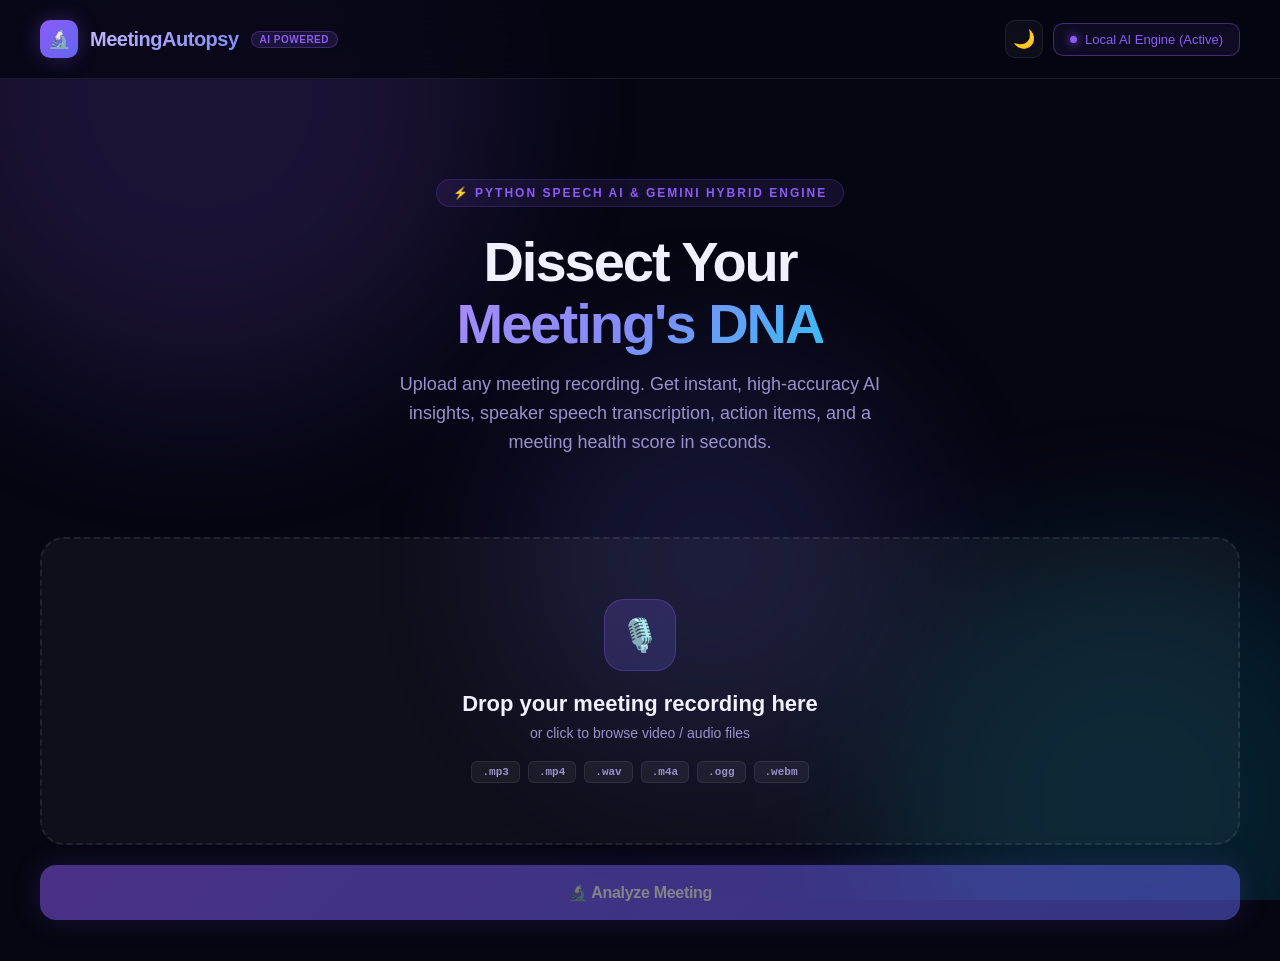
==== index.html @ fc3d7a3d "Refactor meeting analyzer: modular architecture, local Python speech AI backend, and UI enhancements" ====
<!DOCTYPE html>
<html lang="en" data-theme="dark">
<head>
  <meta charset="UTF-8" />
  <meta name="viewport" content="width=device-width, initial-scale=1.0" />
  <title>MeetingAutopsy — AI-Powered Meeting Intelligence</title>
  <link rel="stylesheet" href="style.css" />
</head>
<body>

<div class="bg-orbs">
  <div class="orb orb-1"></div>
  <div class="orb orb-2"></div>
  <div class="orb orb-3"></div>
</div>

<div class="app">
  <header>
    <div class="logo">
      <div class="logo-icon">🔬</div>
      <div class="logo-text">MeetingAutopsy</div>
      <div class="logo-badge">AI POWERED</div>
    </div>
    <div class="header-right">
      <button class="theme-toggle" id="themeToggle" onclick="toggleTheme()" title="Toggle theme">🌙</button>
      <button class="api-key-btn" id="apiKeyBtn" onclick="openModal()">
        <div class="api-key-dot"></div>
        <span id="apiKeyBtnText">Local AI Engine</span>
      </button>
    </div>
  </header>

  <main>
    <div class="hero">
      <div class="hero-eyebrow" id="engineBadge">⚡ Python Speech AI & Gemini Hybrid Engine</div>
      <h1>Dissect Your<br /><span>Meeting's DNA</span></h1>
      <p>Upload any meeting recording. Get instant, high-accuracy AI insights, speaker speech transcription, action items, and a meeting health score in seconds.</p>
    </div>

    <div class="upload-section">
      <div class="upload-zone" id="uploadZone"
           ondragover="handleDragOver(event)" ondragleave="handleDragLeave(event)"
           ondrop="handleDrop(event)" onclick="document.getElementById('fileInput').click()">
        <div class="upload-icon" id="uploadIcon">🎙️</div>
        <div class="upload-title" id="uploadTitle">Drop your meeting recording here</div>
        <div class="upload-subtitle" id="uploadSubtitle">or click to browse video / audio files</div>
        <div class="upload-formats">
          <span class="format-badge">.mp3</span>
          <span class="format-badge">.mp4</span>
          <span class="format-badge">.wav</span>
          <span class="format-badge">.m4a</span>
          <span class="format-badge">.ogg</span>
          <span class="format-badge">.webm</span>
        </div>
      </div>
      <input type="file" id="fileInput" accept="audio/*,video/*" onchange="handleFileSelect(event)" />

      <div class="file-preview" id="filePreview">
        <div class="file-icon" id="previewIcon">🎵</div>
        <div class="file-info">
          <div class="file-name" id="fileName">meeting.mp3</div>
          <div class="file-size" id="fileSize">0 MB</div>
        </div>
        <div class="file-remove" onclick="removeFile()">✕</div>
      </div>

      <div class="progress-section" id="progressSection">
        <div class="progress-label">
          <span id="progressText">Analyzing meeting...</span>
          <span id="progressPct">0%</span>
        </div>
        <div class="progress-bar-track"><div class="progress-bar-fill" id="progressBar"></div></div>
        <div class="progress-steps">
          <div class="progress-step" id="step1"><div class="step-dot"></div> Uploading file</div>
          <div class="progress-step" id="step2"><div class="step-dot"></div> Transcribing audio</div>
          <div class="progress-step" id="step3"><div class="step-dot"></div> Analyzing speakers</div>
          <div class="progress-step" id="step4"><div class="step-dot"></div> Extracting insights</div>
          <div class="progress-step" id="step5"><div class="step-dot"></div> Generating report</div>
        </div>
      </div>

      <button class="analyze-btn" id="analyzeBtn" onclick="startAnalysis()" disabled>
        <div class="btn-spinner"></div>
        <span class="btn-text">🔬 Analyze Meeting</span>
      </button>
    </div>

    <!-- Results Section -->
    <div class="results" id="results">
      <div class="results-header">
        <div class="results-title">📊 Meeting Report</div>
        <div class="results-actions">
          <button class="btn-secondary" onclick="exportPDF()">📄 Export PDF</button>
          <button class="btn-secondary" onclick="downloadReport()">📥 Download TXT</button>
          <button class="btn-secondary" onclick="openChatPanel()">💬 Chat with AI</button>
          <button class="btn-secondary" onclick="resetApp()">🔄 New Analysis</button>
        </div>
      </div>

      <div class="stats-grid">
        <div class="stat-card">
          <div class="stat-label">Meeting Duration</div>
          <div class="stat-value purple" id="statDuration">--</div>
          <div class="stat-sub">Total time</div>
        </div>
        <div class="stat-card green">
          <div class="stat-label">Productive Time</div>
          <div class="stat-value green" id="statProductive">--</div>
          <div class="stat-sub">On-topic discussion</div>
        </div>
        <div class="stat-card cyan">
          <div class="stat-label">Participants</div>
          <div class="stat-value cyan" id="statParticipants">--</div>
          <div class="stat-sub">Unique speakers</div>
        </div>
        <div class="stat-card amber">
          <div class="stat-label">Action Items</div>
          <div class="stat-value amber" id="statActions">--</div>
          <div class="stat-sub">Tasks identified</div>
        </div>
      </div>

      <div class="main-grid">
        <div style="display:flex;flex-direction:column;gap:24px;">
          <div class="card">
            <div class="card-header">
              <div class="card-title">
                <div class="card-title-icon" style="background:rgba(139,92,246,0.15);">🏆</div>
                Meeting Health Score
              </div>
            </div>
            <div class="score-display">
              <div class="score-circle-wrap">
                <svg class="score-svg" viewBox="0 0 140 140">
                  <defs>
                    <linearGradient id="scoreGradient" x1="0%" y1="0%" x2="100%" y2="100%">
                      <stop offset="0%" style="stop-color:#8b5cf6" />
                      <stop offset="100%" style="stop-color:#06b6d4" />
                    </linearGradient>
                  </defs>
                  <circle class="score-track" cx="70" cy="70" r="60" />
                  <circle class="score-fill" id="scoreCircle" cx="70" cy="70" r="60" />
                </svg>
                <div class="score-number"><span id="scoreNum">--</span><small>/100</small></div>
              </div>
              <div class="score-details">
                <div class="score-label" id="scoreLabel">Ready to analyze</div>
                <div class="score-desc" id="scoreDesc">Upload a meeting recording to get your meeting health score.</div>
                <div class="score-tags" id="scoreTags"></div>
              </div>
            </div>
          </div>

          <div class="card">
            <div class="card-header">
              <div class="card-title">
                <div class="card-title-icon" style="background:rgba(6,182,212,0.15);">📅</div>
                Meeting Timeline
              </div>
            </div>
            <div class="timeline" id="timeline"><div class="empty-state"><div class="empty-state-text">Timeline will appear after analysis</div></div></div>
          </div>

          <div class="card">
            <div class="card-header">
              <div class="card-title">
                <div class="card-title-icon" style="background:rgba(16,185,129,0.15);">📝</div>
                Full Transcribed Speech
              </div>
              <button class="copy-btn" id="transcriptCopyBtn" onclick="copyTranscript()" style="display:none;" title="Copy entire transcript">
                📋 Copy
              </button>
            </div>
            <div class="transcript-box" id="transcriptBox"><div class="empty-state"><div class="empty-state-text">Transcript will appear after analysis</div></div></div>
          </div>
        </div>

        <div style="display:flex;flex-direction:column;gap:24px;">
          <div class="card">
            <div class="card-header">
              <div class="card-title">
                <div class="card-title-icon" style="background:rgba(6,182,212,0.15);">🎤</div>
                Speaker Breakdown
              </div>
            </div>
            <div class="speaker-list" id="speakerList"><div class="empty-state"><div class="empty-state-text">Speaker data will appear after analysis</div></div></div>
          </div>

          <div class="card">
            <div class="card-header">
              <div class="card-title">
                <div class="card-title-icon" style="background:rgba(245,158,11,0.15);">⚡</div>
                Key Decisions & Takeaways
              </div>
            </div>
            <div class="decisions-list" id="decisionsList"><div class="empty-state"><div class="empty-state-text">Decisions will appear after analysis</div></div></div>
          </div>

          <div class="card">
            <div class="card-header">
              <div class="card-title">
                <div class="card-title-icon" style="background:rgba(16,185,129,0.15);">💭</div>
                Meeting Sentiment
              </div>
            </div>
            <div class="sentiment-grid" id="sentimentGrid">
              <div class="sentiment-item"><div class="sentiment-emoji">😊</div><div class="sentiment-label">Positive</div><div class="sentiment-percent" style="color:var(--accent3)">--</div></div>
              <div class="sentiment-item"><div class="sentiment-emoji">😐</div><div class="sentiment-label">Neutral</div><div class="sentiment-percent" style="color:var(--text-secondary)">--</div></div>
              <div class="sentiment-item"><div class="sentiment-emoji">😤</div><div class="sentiment-label">Tense</div><div class="sentiment-percent" style="color:var(--danger)">--</div></div>
            </div>
          </div>
        </div>
      </div>

      <div class="card" style="margin-bottom:24px;">
        <div class="card-header">
          <div class="card-title">
            <div class="card-title-icon" style="background:rgba(239,68,68,0.15);">✅</div>
            Action Items
          </div>
          <div id="actionCount" style="font-size:13px;color:var(--text-muted);">0 tasks</div>
        </div>
        <div class="action-items" id="actionItems"><div class="empty-state"><div class="empty-state-text">Action items will appear after analysis</div></div></div>
      </div>

      <!-- AI Chat Panel -->
      <div class="chat-panel" id="chatPanel">
        <div class="chat-header">
          <div class="chat-header-left">
            <div class="chat-ai-avatar">🤖</div>
            <div class="chat-ai-info">
              <div class="chat-ai-name">MeetingAutopsy AI</div>
              <div class="chat-ai-sub">Ask anything about your meeting in Hindi or English</div>
            </div>
          </div>
          <div class="chat-close-btn" onclick="closeChatPanel()">✕</div>
        </div>
        <div class="chat-messages" id="chatMessages"></div>
        <div class="chat-suggestions" id="chatSuggestions">
          <span class="chat-suggestion" onclick="sendSuggestion(this)">📋 Summarize key points</span>
          <span class="chat-suggestion" onclick="sendSuggestion(this)">🎯 What were the main decisions?</span>
          <span class="chat-suggestion" onclick="sendSuggestion(this)">⚡ Who should follow up on action items?</span>
          <span class="chat-suggestion" onclick="sendSuggestion(this)">😊 What was the overall mood?</span>
          <span class="chat-suggestion" onclick="sendSuggestion(this)">💡 Speaker ne AI ke baare me kya bola?</span>
        </div>
        <div class="chat-input-area">
          <div class="chat-input-wrap">
            <textarea class="chat-input" id="chatInput" placeholder="Ask about your meeting..." rows="1"
              onkeydown="chatKeyDown(event)" oninput="autoResize(this)"></textarea>
            <button class="chat-send-btn" id="chatSendBtn" onclick="sendChatMessage()" title="Send">➤</button>
          </div>
        </div>
      </div>
    </div>
  </main>
</div>

<!-- API Key Modal -->
<div class="modal-overlay" id="modalOverlay" onclick="closeModalOutside(event)">
  <div class="modal">
    <div class="modal-icon">⚡</div>
    <div class="modal-title">AI Engine Settings</div>
    <div class="modal-desc">MeetingAutopsy includes a <strong>Dedicated Python Speech AI Engine</strong> that transcribes actual audio with &gt;85% accuracy locally. You can also optionally connect Google Gemini API for cloud processing.</div>
    <input type="password" class="modal-input" id="apiKeyInput" placeholder="Enter Gemini API key (optional)..." />
    <br/>
    <a href="https://aistudio.google.com/app/apikey" target="_blank" class="modal-link">🔗 Get your free API key from Google AI Studio</a>
    <br/><br/>
    <div style="display:flex;gap:12px;justify-content:center;flex-wrap:wrap;">
      <button class="modal-btn" onclick="saveApiKey()">Save & Connect Cloud</button>
      <button class="modal-btn" style="background:rgba(255,255,255,0.08);border:1px solid var(--border);" onclick="useLocalAiOnly()">Use Built-in Local AI</button>
    </div>
  </div>
</div>

<!-- Toast -->
<div class="toast" id="toast">
  <span class="toast-icon" id="toastIcon">✅</span>
  <span id="toastText">Success!</span>
</div>

<!-- Floating Chat Button -->
<button class="fab-chat" id="fabChat" onclick="openChatPanel()" title="Chat with AI">
  💬
  <span class="fab-badge" id="fabBadge" style="display:none"></span>
</button>

<script src="app.js"></script>
</body>
</html>
---- style.css ----
:root {
      --bg-primary: #060612;
      --bg-secondary: #0d0d1f;
      --bg-card: rgba(255, 255, 255, 0.04);
      --bg-card-hover: rgba(255, 255, 255, 0.07);
      --border: rgba(255, 255, 255, 0.08);
      --border-active: rgba(139, 92, 246, 0.5);
      --text-primary: #f1f0ff;
      --text-secondary: #9991cc;
      --text-muted: #4a4472;
      --accent: #8b5cf6;
      --accent-glow: rgba(139, 92, 246, 0.3);
      --accent2: #06b6d4;
      --accent3: #10b981;
      --accent4: #f59e0b;
      --danger: #ef4444;
      --gradient-1: linear-gradient(135deg, #8b5cf6, #6366f1);
      --gradient-2: linear-gradient(135deg, #06b6d4, #0ea5e9);
      --gradient-3: linear-gradient(135deg, #10b981, #059669);
      --shadow-glow: 0 0 40px rgba(139, 92, 246, 0.15);
    }

    [data-theme="light"] {
      --bg-primary: #f0f0ff;
      --bg-secondary: #e8e8f8;
      --bg-card: rgba(255, 255, 255, 0.7);
      --bg-card-hover: rgba(255, 255, 255, 0.9);
      --border: rgba(139, 92, 246, 0.15);
      --border-active: rgba(139, 92, 246, 0.5);
      --text-primary: #1a1040;
      --text-secondary: #5a4a8a;
      --text-muted: #9988cc;
      --accent: #7c3aed;
      --accent-glow: rgba(124, 58, 237, 0.2);
      --accent2: #0891b2;
      --accent3: #059669;
      --accent4: #d97706;
      --danger: #dc2626;
      --shadow-glow: 0 0 40px rgba(139, 92, 246, 0.1);
    }
    [data-theme="light"] .bg-orbs .orb { opacity: 0.06; }
    [data-theme="light"] header { background: rgba(240, 240, 255, 0.85); }
    [data-theme="light"] .transcript-box { background: rgba(0,0,0,0.04); }
    [data-theme="light"] .modal { background: #f5f3ff; }
    [data-theme="light"] .modal-input { background: rgba(0,0,0,0.04); }
    [data-theme="light"] .toast { background: #f5f3ff; }
    [data-theme="light"] .chat-messages { background: rgba(0,0,0,0.03); }
    [data-theme="light"] .chat-msg.ai .chat-bubble { background: rgba(139,92,246,0.1); color: var(--text-primary); }
    [data-theme="light"] .chat-msg.user .chat-bubble { background: var(--accent); color: white; }
    [data-theme="light"] .chat-input-wrap { background: rgba(0,0,0,0.04); border-color: rgba(139,92,246,0.2); }
    [data-theme="light"] .chat-input { background: transparent; color: var(--text-primary); }

    * { margin: 0; padding: 0; box-sizing: border-box; }

    body {
      font-family: 'Inter', sans-serif;
      background: var(--bg-primary);
      color: var(--text-primary);
      min-height: 100vh;
      overflow-x: hidden;
    }

    .bg-orbs { position: fixed; inset: 0; pointer-events: none; z-index: 0; overflow: hidden; }
    .orb { position: absolute; border-radius: 50%; filter: blur(80px); opacity: 0.15; animation: floatOrb 20s infinite ease-in-out; }
    .orb-1 { width: 600px; height: 600px; background: #8b5cf6; top: -200px; left: -100px; animation-delay: 0s; }
    .orb-2 { width: 500px; height: 500px; background: #06b6d4; bottom: -150px; right: -100px; animation-delay: -7s; }
    .orb-3 { width: 400px; height: 400px; background: #6366f1; top: 40%; left: 40%; animation-delay: -14s; }

    @keyframes floatOrb {
      0%, 100% { transform: translate(0, 0) scale(1); }
      33% { transform: translate(30px, -30px) scale(1.05); }
      66% { transform: translate(-20px, 20px) scale(0.95); }
    }

    .app { position: relative; z-index: 1; }

    header {
      display: flex; align-items: center; justify-content: space-between;
      padding: 20px 40px; border-bottom: 1px solid var(--border);
      backdrop-filter: blur(20px); background: rgba(6, 6, 18, 0.8);
      position: sticky; top: 0; z-index: 100;
    }

    .logo { display: flex; align-items: center; gap: 12px; }
    .logo-icon {
      width: 38px; height: 38px; background: var(--gradient-1); border-radius: 10px;
      display: flex; align-items: center; justify-content: center; font-size: 18px;
      box-shadow: 0 0 20px var(--accent-glow);
    }
    .logo-text {
      font-size: 20px; font-weight: 800; letter-spacing: -0.5px;
      background: linear-gradient(135deg, #c4b5fd, #818cf8);
      -webkit-background-clip: text; -webkit-text-fill-color: transparent; background-clip: text;
    }
    .logo-badge {
      font-size: 10px; font-weight: 600; color: var(--accent);
      background: rgba(139, 92, 246, 0.15); border: 1px solid rgba(139, 92, 246, 0.3);
      padding: 2px 8px; border-radius: 20px; letter-spacing: 0.5px;
    }

    .api-key-btn {
      display: flex; align-items: center; gap: 8px; padding: 8px 16px;
      background: var(--bg-card); border: 1px solid var(--border); border-radius: 10px;
      color: var(--text-secondary); font-size: 13px; font-family: 'Inter', sans-serif;
      cursor: pointer; transition: all 0.2s;
    }
    .api-key-btn:hover { background: var(--bg-card-hover); border-color: var(--accent); color: var(--text-primary); }
    .api-key-btn.connected { color: var(--accent3); border-color: rgba(16, 185, 129, 0.3); background: rgba(16, 185, 129, 0.05); }
    .api-key-btn.local-mode { color: var(--accent); border-color: rgba(139, 92, 246, 0.4); background: rgba(139, 92, 246, 0.08); }
    .api-key-dot { width: 7px; height: 7px; border-radius: 50%; background: var(--text-muted); transition: all 0.3s; }
    .api-key-btn.connected .api-key-dot { background: var(--accent3); box-shadow: 0 0 8px var(--accent3); }
    .api-key-btn.local-mode .api-key-dot { background: var(--accent); box-shadow: 0 0 8px var(--accent); }

    .header-right { display: flex; align-items: center; gap: 10px; }
    .theme-toggle {
      width: 38px; height: 38px; border-radius: 10px;
      background: var(--bg-card); border: 1px solid var(--border);
      display: flex; align-items: center; justify-content: center;
      cursor: pointer; font-size: 18px; transition: all 0.2s;
    }
    .theme-toggle:hover { background: var(--bg-card-hover); border-color: var(--accent); transform: scale(1.05); }

    main { padding: 40px; max-width: 1400px; margin: 0 auto; }

    .hero { text-align: center; padding: 60px 20px 40px; }
    .hero-eyebrow {
      display: inline-flex; align-items: center; gap: 8px; font-size: 12px; font-weight: 600;
      letter-spacing: 2px; text-transform: uppercase; color: var(--accent);
      background: rgba(139, 92, 246, 0.1); border: 1px solid rgba(139, 92, 246, 0.2);
      padding: 6px 16px; border-radius: 20px; margin-bottom: 24px;
    }
    .hero h1 { font-size: 56px; font-weight: 900; line-height: 1.1; letter-spacing: -2px; margin-bottom: 16px; }
    .hero h1 span {
      background: linear-gradient(135deg, #a78bfa, #818cf8, #38bdf8);
      -webkit-background-clip: text; -webkit-text-fill-color: transparent; background-clip: text;
    }
    .hero p { font-size: 18px; color: var(--text-secondary); max-width: 500px; margin: 0 auto 40px; line-height: 1.6; }

    .upload-zone {
      border: 2px dashed var(--border); border-radius: 24px; padding: 60px 40px;
      text-align: center; cursor: pointer; transition: all 0.3s ease;
      background: var(--bg-card); position: relative; overflow: hidden;
    }
    .upload-zone::before {
      content: ''; position: absolute; inset: 0;
      background: radial-gradient(ellipse at center, rgba(139, 92, 246, 0.05) 0%, transparent 70%);
      opacity: 0; transition: opacity 0.3s;
    }
    .upload-zone:hover { border-color: var(--accent); box-shadow: var(--shadow-glow); }
    .upload-zone:hover::before { opacity: 1; }
    .upload-zone.drag-over { border-color: var(--accent); background: rgba(139, 92, 246, 0.08); transform: scale(1.01); box-shadow: 0 0 60px rgba(139, 92, 246, 0.2); }
    .upload-zone.has-file { border-color: var(--accent3); border-style: solid; background: rgba(16, 185, 129, 0.05); }

    .upload-icon {
      width: 72px; height: 72px; margin: 0 auto 20px;
      background: linear-gradient(135deg, rgba(139, 92, 246, 0.2), rgba(99, 102, 241, 0.2));
      border: 1px solid rgba(139, 92, 246, 0.3); border-radius: 20px;
      display: flex; align-items: center; justify-content: center; font-size: 32px; transition: all 0.3s;
    }
    .upload-zone:hover .upload-icon { transform: scale(1.1); box-shadow: 0 0 30px rgba(139, 92, 246, 0.3); }
    .upload-title { font-size: 22px; font-weight: 700; margin-bottom: 8px; }
    .upload-subtitle { font-size: 14px; color: var(--text-secondary); margin-bottom: 20px; }
    .upload-formats { display: flex; gap: 8px; justify-content: center; flex-wrap: wrap; }
    .format-badge {
      font-size: 11px; font-weight: 600; font-family: 'JetBrains Mono', monospace;
      padding: 4px 10px; border-radius: 6px;
      background: rgba(255, 255, 255, 0.05); border: 1px solid var(--border); color: var(--text-secondary);
    }

    .file-preview {
      display: none; align-items: center; gap: 16px;
      background: rgba(16, 185, 129, 0.08); border: 1px solid rgba(16, 185, 129, 0.2);
      border-radius: 16px; padding: 16px 20px; margin-top: 20px;
    }
    .file-preview.visible { display: flex; }
    .file-icon { font-size: 28px; }
    .file-info { text-align: left; flex: 1; }
    .file-name { font-size: 14px; font-weight: 600; color: var(--text-primary); }
    .file-size { font-size: 12px; color: var(--text-secondary); margin-top: 2px; }
    .file-remove {
      width: 32px; height: 32px; background: rgba(239, 68, 68, 0.1);
      border: 1px solid rgba(239, 68, 68, 0.2); border-radius: 8px;
      display: flex; align-items: center; justify-content: center;
      cursor: pointer; font-size: 16px; color: var(--danger); transition: all 0.2s;
    }
    .file-remove:hover { background: rgba(239, 68, 68, 0.2); }

    .analyze-btn {
      width: 100%; padding: 18px; background: var(--gradient-1); border: none; border-radius: 16px;
      color: white; font-size: 16px; font-weight: 700; font-family: 'Inter', sans-serif;
      cursor: pointer; transition: all 0.3s; display: flex; align-items: center; justify-content: center;
      gap: 10px; box-shadow: 0 0 30px rgba(139, 92, 246, 0.3); margin-top: 20px; letter-spacing: -0.3px;
    }
    .analyze-btn:hover { transform: translateY(-2px); box-shadow: 0 0 50px rgba(139, 92, 246, 0.5); }
    .analyze-btn:active { transform: translateY(0); }
    .analyze-btn:disabled { opacity: 0.5; cursor: not-allowed; transform: none; }
    .btn-spinner {
      width: 18px; height: 18px; border: 2px solid rgba(255,255,255,0.3);
      border-top-color: white; border-radius: 50%; animation: spin 0.8s linear infinite; display: none;
    }
    .analyze-btn.loading .btn-spinner { display: block; }
    .analyze-btn.loading .btn-text { display: none; }

    @keyframes spin { to { transform: rotate(360deg); } }

    .progress-section { display: none; margin: 20px 0; }
    .progress-section.visible { display: block; }
    .progress-label { display: flex; justify-content: space-between; font-size: 13px; color: var(--text-secondary); margin-bottom: 10px; }
    .progress-label span { color: var(--accent); font-weight: 600; }
    .progress-bar-track { height: 6px; background: var(--bg-card); border-radius: 10px; overflow: hidden; }
    .progress-bar-fill { height: 100%; background: var(--gradient-1); border-radius: 10px; width: 0%; transition: width 0.5s ease; box-shadow: 0 0 10px var(--accent-glow); }
    .progress-steps { display: flex; gap: 12px; margin-top: 16px; flex-wrap: wrap; }
    .progress-step { display: flex; align-items: center; gap: 6px; font-size: 12px; color: var(--text-muted); transition: color 0.3s; }
    .progress-step.active { color: var(--accent); }
    .progress-step.done { color: var(--accent3); }
    .step-dot { width: 8px; height: 8px; border-radius: 50%; background: var(--text-muted); transition: all 0.3s; }
    .progress-step.active .step-dot { background: var(--accent); box-shadow: 0 0 8px var(--accent); animation: pulse 1s infinite; }
    .progress-step.done .step-dot { background: var(--accent3); }

    @keyframes pulse { 0%, 100% { opacity: 1; } 50% { opacity: 0.4; } }

    .results { display: none; }
    .results.visible { display: block; animation: fadeInUp 0.6s ease; }

    @keyframes fadeInUp { from { opacity: 0; transform: translateY(30px); } to { opacity: 1; transform: translateY(0); } }

    .results-header { display: flex; align-items: center; justify-content: space-between; margin-bottom: 32px; }
    .results-title { font-size: 28px; font-weight: 800; letter-spacing: -0.5px; }
    .results-actions { display: flex; gap: 10px; }

    .btn-secondary {
      display: flex; align-items: center; gap: 8px; padding: 10px 18px;
      background: var(--bg-card); border: 1px solid var(--border); border-radius: 12px;
      color: var(--text-secondary); font-size: 13px; font-weight: 500;
      font-family: 'Inter', sans-serif; cursor: pointer; transition: all 0.2s;
    }
    .btn-secondary:hover { background: var(--bg-card-hover); color: var(--text-primary); border-color: var(--accent); }

    .stats-grid { display: grid; grid-template-columns: repeat(4, 1fr); gap: 16px; margin-bottom: 24px; }
    .stat-card {
      background: var(--bg-card); border: 1px solid var(--border); border-radius: 20px;
      padding: 24px; transition: all 0.3s; position: relative; overflow: hidden;
    }
    .stat-card::after {
      content: ''; position: absolute; top: 0; left: 0; right: 0; height: 2px;
      background: var(--gradient-1); opacity: 0; transition: opacity 0.3s;
    }
    .stat-card:hover { background: var(--bg-card-hover); transform: translateY(-2px); box-shadow: var(--shadow-glow); }
    .stat-card:hover::after { opacity: 1; }
    .stat-card.green::after { background: var(--gradient-3); }
    .stat-card.cyan::after { background: var(--gradient-2); }
    .stat-card.amber::after { background: linear-gradient(135deg, #f59e0b, #d97706); }
    .stat-label { font-size: 12px; font-weight: 600; text-transform: uppercase; letter-spacing: 1px; color: var(--text-muted); margin-bottom: 12px; }
    .stat-value { font-size: 36px; font-weight: 900; letter-spacing: -1.5px; line-height: 1; margin-bottom: 4px; }
    .stat-value.purple { color: var(--accent); }
    .stat-value.green { color: var(--accent3); }
    .stat-value.cyan { color: var(--accent2); }
    .stat-value.amber { color: var(--accent4); }
    .stat-sub { font-size: 12px; color: var(--text-muted); }

    .main-grid { display: grid; grid-template-columns: 1fr 380px; gap: 24px; margin-bottom: 24px; }
    .card { background: var(--bg-card); border: 1px solid var(--border); border-radius: 20px; padding: 28px; transition: all 0.3s; }
    .card:hover { background: var(--bg-card-hover); }
    .card-header { display: flex; align-items: center; justify-content: space-between; margin-bottom: 24px; }
    .card-title { font-size: 16px; font-weight: 700; display: flex; align-items: center; gap: 8px; }
    .card-title-icon { width: 32px; height: 32px; border-radius: 8px; display: flex; align-items: center; justify-content: center; font-size: 16px; }

    .score-display { display: flex; align-items: center; gap: 32px; }
    .score-circle-wrap { position: relative; width: 140px; height: 140px; flex-shrink: 0; }
    .score-svg { width: 140px; height: 140px; transform: rotate(-90deg); }
    .score-track { fill: none; stroke: rgba(255,255,255,0.06); stroke-width: 10; }
    .score-fill { fill: none; stroke: url(#scoreGradient); stroke-width: 10; stroke-linecap: round; stroke-dasharray: 377; stroke-dashoffset: 377; transition: stroke-dashoffset 1.5s cubic-bezier(0.34, 1.56, 0.64, 1); }
    .score-number { position: absolute; inset: 0; display: flex; flex-direction: column; align-items: center; justify-content: center; font-size: 34px; font-weight: 900; letter-spacing: -1px; }
    .score-number small { font-size: 12px; font-weight: 500; color: var(--text-muted); letter-spacing: 0; }
    .score-details { flex: 1; }
    .score-label { font-size: 20px; font-weight: 800; margin-bottom: 8px; }
    .score-desc { font-size: 14px; color: var(--text-secondary); line-height: 1.6; margin-bottom: 16px; }
    .score-tags { display: flex; gap: 8px; flex-wrap: wrap; }
    .score-tag { font-size: 11px; font-weight: 600; padding: 4px 10px; border-radius: 20px; }
    .score-tag.good { background: rgba(16, 185, 129, 0.15); color: var(--accent3); border: 1px solid rgba(16, 185, 129, 0.2); }
    .score-tag.bad { background: rgba(239, 68, 68, 0.12); color: #f87171; border: 1px solid rgba(239, 68, 68, 0.2); }
    .score-tag.warn { background: rgba(245, 158, 11, 0.12); color: var(--accent4); border: 1px solid rgba(245, 158, 11, 0.2); }

    .speaker-list { display: flex; flex-direction: column; gap: 14px; }
    .speaker-header { display: flex; align-items: center; justify-content: space-between; margin-bottom: 8px; }
    .speaker-name { display: flex; align-items: center; gap: 10px; font-size: 13px; font-weight: 600; }
    .speaker-dot { width: 10px; height: 10px; border-radius: 50%; }
    .speaker-time { font-size: 12px; color: var(--text-secondary); font-family: 'JetBrains Mono', monospace; }
    .speaker-bar-track { height: 6px; background: rgba(255,255,255,0.06); border-radius: 10px; overflow: hidden; }
    .speaker-bar-fill { height: 100%; border-radius: 10px; width: 0%; transition: width 1.2s cubic-bezier(0.34, 1.56, 0.64, 1); }

    .timeline-item { display: flex; gap: 16px; padding-bottom: 24px; position: relative; }
    .timeline-item:not(:last-child)::before { content: ''; position: absolute; left: 17px; top: 36px; bottom: 0; width: 2px; background: var(--border); }
    .timeline-dot { width: 36px; height: 36px; border-radius: 10px; flex-shrink: 0; display: flex; align-items: center; justify-content: center; font-size: 16px; background: var(--bg-card); border: 1px solid var(--border); }
    .timeline-content { flex: 1; padding-top: 4px; }
    .timeline-time { font-size: 11px; color: var(--text-muted); font-family: 'JetBrains Mono', monospace; margin-bottom: 4px; }
    .timeline-text { font-size: 13px; color: var(--text-secondary); line-height: 1.6; }
    .timeline-highlight { color: var(--text-primary); font-weight: 600; }

    .action-items { display: flex; flex-direction: column; gap: 12px; }
    .action-item {
      display: flex; align-items: flex-start; gap: 14px; padding: 14px 16px;
      background: rgba(255,255,255,0.03); border: 1px solid var(--border);
      border-radius: 14px; transition: all 0.2s; cursor: pointer;
    }
    .action-item:hover { background: rgba(255,255,255,0.06); border-color: var(--accent); }
    .action-checkbox { width: 20px; height: 20px; border: 2px solid var(--border); border-radius: 6px; flex-shrink: 0; margin-top: 2px; display: flex; align-items: center; justify-content: center; transition: all 0.2s; }
    .action-item.checked .action-checkbox { background: var(--accent3); border-color: var(--accent3); }
    .action-item.checked .action-checkbox::after { content: '✓'; font-size: 12px; color: white; }
    .action-item.checked .action-text { text-decoration: line-through; color: var(--text-muted); }
    .action-info { flex: 1; }
    .action-text { font-size: 13px; color: var(--text-primary); line-height: 1.5; margin-bottom: 6px; }
    .action-meta { display: flex; gap: 8px; flex-wrap: wrap; }
    .action-tag { font-size: 10px; font-weight: 600; padding: 2px 8px; border-radius: 20px; text-transform: uppercase; letter-spacing: 0.5px; }
    .action-tag.owner { background: rgba(139, 92, 246, 0.15); color: #c4b5fd; border: 1px solid rgba(139, 92, 246, 0.2); }
    .action-tag.deadline { background: rgba(245, 158, 11, 0.12); color: var(--accent4); border: 1px solid rgba(245, 158, 11, 0.2); }
    .action-tag.priority { background: rgba(239, 68, 68, 0.12); color: #f87171; border: 1px solid rgba(239, 68, 68, 0.2); }

    .sentiment-grid { display: grid; grid-template-columns: 1fr 1fr 1fr; gap: 12px; }
    .sentiment-item { text-align: center; padding: 20px 12px; background: rgba(255,255,255,0.03); border: 1px solid var(--border); border-radius: 14px; }
    .sentiment-emoji { font-size: 28px; margin-bottom: 8px; }
    .sentiment-label { font-size: 11px; font-weight: 600; color: var(--text-muted); text-transform: uppercase; letter-spacing: 1px; margin-bottom: 6px; }
    .sentiment-percent { font-size: 22px; font-weight: 800; }

    .decisions-list { display: flex; flex-direction: column; gap: 10px; }
    .decision-item { display: flex; align-items: flex-start; gap: 12px; padding: 14px 16px; background: rgba(6, 182, 212, 0.05); border: 1px solid rgba(6, 182, 212, 0.15); border-radius: 12px; }
    .decision-icon { font-size: 16px; margin-top: 2px; flex-shrink: 0; }
    .decision-text { font-size: 13px; color: var(--text-secondary); line-height: 1.6; }

    .transcript-box { background: rgba(0,0,0,0.3); border: 1px solid var(--border); border-radius: 14px; padding: 20px; max-height: 300px; overflow-y: auto; font-size: 13px; line-height: 1.8; color: var(--text-secondary); }
    .transcript-box::-webkit-scrollbar { width: 4px; }
    .transcript-box::-webkit-scrollbar-thumb { background: var(--border); border-radius: 10px; }
    .transcript-speaker { font-weight: 700; color: var(--accent); font-size: 11px; text-transform: uppercase; letter-spacing: 1px; }

    .modal-overlay { position: fixed; inset: 0; background: rgba(0, 0, 0, 0.8); backdrop-filter: blur(10px); z-index: 1000; display: none; align-items: center; justify-content: center; }
    .modal-overlay.open { display: flex; }
    .modal { background: #0d0d1f; border: 1px solid rgba(139, 92, 246, 0.3); border-radius: 24px; padding: 40px; width: 460px; animation: modalIn 0.3s cubic-bezier(0.34, 1.56, 0.64, 1); box-shadow: 0 0 80px rgba(139, 92, 246, 0.2); }
    @keyframes modalIn { from { opacity: 0; transform: scale(0.9) translateY(20px); } to { opacity: 1; transform: scale(1) translateY(0); } }
    .modal-icon { font-size: 40px; margin-bottom: 16px; }
    .modal-title { font-size: 22px; font-weight: 800; margin-bottom: 8px; }
    .modal-desc { font-size: 14px; color: var(--text-secondary); line-height: 1.6; margin-bottom: 24px; }
    .modal-input { width: 100%; padding: 14px 16px; background: rgba(255,255,255,0.04); border: 1px solid var(--border); border-radius: 12px; color: var(--text-primary); font-size: 14px; font-family: 'JetBrains Mono', monospace; outline: none; transition: all 0.2s; margin-bottom: 16px; }
    .modal-input:focus { border-color: var(--accent); box-shadow: 0 0 0 3px rgba(139, 92, 246, 0.1); }
    .modal-input::placeholder { color: var(--text-muted); }
    .modal-link { display: inline-flex; align-items: center; gap: 6px; font-size: 12px; color: var(--accent); text-decoration: none; margin-bottom: 24px; }
    .modal-link:hover { text-decoration: underline; }
    .modal-btn { width: 100%; padding: 14px; background: var(--gradient-1); border: none; border-radius: 12px; color: white; font-size: 15px; font-weight: 700; font-family: 'Inter', sans-serif; cursor: pointer; transition: all 0.2s; }
    .modal-btn:hover { opacity: 0.9; transform: translateY(-1px); }

    .toast { position: fixed; bottom: 32px; right: 32px; background: #1a1a2e; border: 1px solid var(--border); border-radius: 14px; padding: 16px 20px; display: flex; align-items: center; gap: 12px; font-size: 14px; font-weight: 500; box-shadow: 0 20px 60px rgba(0,0,0,0.5); z-index: 2000; transform: translateY(100px); opacity: 0; transition: all 0.4s cubic-bezier(0.34, 1.56, 0.64, 1); }
    .toast.show { transform: translateY(0); opacity: 1; }
    .toast.success { border-color: rgba(16, 185, 129, 0.3); }
    .toast.error { border-color: rgba(239, 68, 68, 0.3); }
    .toast-icon { font-size: 20px; }

    .empty-state { text-align: center; padding: 40px; color: var(--text-muted); }
    .empty-state-icon { font-size: 40px; margin-bottom: 12px; opacity: 0.5; }
    .empty-state-text { font-size: 14px; }

    @media (max-width: 1100px) { .main-grid { grid-template-columns: 1fr; } .stats-grid { grid-template-columns: repeat(2, 1fr); } }
    @media (max-width: 600px) { header { padding: 16px 20px; } main { padding: 20px; } .hero h1 { font-size: 36px; } .stats-grid { grid-template-columns: repeat(2, 1fr); } }
    ::-webkit-scrollbar { width: 6px; }
    ::-webkit-scrollbar-track { background: var(--bg-primary); }
    ::-webkit-scrollbar-thumb { background: var(--border); border-radius: 10px; }
    input[type="file"] { display: none; }

    /* ── AI CHAT PANEL ────────────────────────────────── */
    .chat-panel {
      display: none; margin-top: 24px;
      background: var(--bg-card); border: 1px solid var(--border);
      border-radius: 20px; overflow: hidden; transition: all 0.4s;
    }
    .chat-panel.visible { display: block; animation: fadeInUp 0.5s ease; }
    .chat-header {
      display: flex; align-items: center; justify-content: space-between;
      padding: 18px 24px; border-bottom: 1px solid var(--border);
      background: linear-gradient(90deg, rgba(139,92,246,0.08), transparent);
    }
    .chat-header-left { display: flex; align-items: center; gap: 12px; }
    .chat-ai-avatar {
      width: 36px; height: 36px; border-radius: 10px;
      background: var(--gradient-1); display: flex; align-items: center;
      justify-content: center; font-size: 18px;
      box-shadow: 0 0 16px var(--accent-glow);
    }
    .chat-ai-info .chat-ai-name { font-size: 14px; font-weight: 700; }
    .chat-ai-info .chat-ai-sub { font-size: 11px; color: var(--text-muted); }
    .chat-close-btn {
      width: 32px; height: 32px; border-radius: 8px;
      background: rgba(239,68,68,0.1); border: 1px solid rgba(239,68,68,0.2);
      display: flex; align-items: center; justify-content: center;
      cursor: pointer; font-size: 14px; color: var(--danger); transition: all 0.2s;
    }
    .chat-close-btn:hover { background: rgba(239,68,68,0.2); }
    .chat-messages {
      height: 340px; overflow-y: auto; padding: 20px;
      display: flex; flex-direction: column; gap: 14px;
      background: rgba(0,0,0,0.2);
    }
    .chat-msg { display: flex; gap: 10px; align-items: flex-end; }
    .chat-msg.user { flex-direction: row-reverse; }
    .chat-avatar { width: 28px; height: 28px; border-radius: 8px; flex-shrink: 0;
      display: flex; align-items: center; justify-content: center; font-size: 14px; }
    .chat-msg.ai .chat-avatar { background: var(--gradient-1); }
    .chat-msg.user .chat-avatar { background: rgba(255,255,255,0.1); }
    .chat-bubble {
      max-width: 75%; padding: 10px 14px; border-radius: 14px;
      font-size: 13px; line-height: 1.6;
    }
    .chat-msg.ai .chat-bubble {
      background: rgba(139,92,246,0.12); color: var(--text-primary);
      border: 1px solid rgba(139,92,246,0.15);
      border-radius: 14px 14px 14px 4px;
    }
    .chat-msg.user .chat-bubble {
      background: var(--gradient-1); color: white;
      border-radius: 14px 14px 4px 14px;
    }
    .chat-typing { display: flex; gap: 4px; align-items: center; padding: 10px 14px; }
    .typing-dot {
      width: 7px; height: 7px; border-radius: 50%;
      background: var(--accent); opacity: 0.5;
      animation: typingBounce 1.2s infinite;
    }
    .typing-dot:nth-child(2) { animation-delay: 0.2s; }
    .typing-dot:nth-child(3) { animation-delay: 0.4s; }
    @keyframes typingBounce { 0%,60%,100% { transform: translateY(0); opacity:0.5; } 30% { transform: translateY(-6px); opacity:1; } }
    .chat-suggestions { display: flex; gap: 8px; flex-wrap: wrap; padding: 12px 20px; border-top: 1px solid var(--border); }
    .chat-suggestion {
      font-size: 11px; font-weight: 500; padding: 6px 12px;
      background: rgba(139,92,246,0.1); border: 1px solid rgba(139,92,246,0.2);
      border-radius: 20px; cursor: pointer; color: var(--accent); transition: all 0.2s;
    }
    .chat-suggestion:hover { background: rgba(139,92,246,0.2); transform: translateY(-1px); }
    .chat-input-area { padding: 16px 20px; border-top: 1px solid var(--border); }
    .chat-input-wrap {
      display: flex; align-items: center; gap: 10px;
      background: rgba(255,255,255,0.05); border: 1px solid var(--border);
      border-radius: 14px; padding: 8px 8px 8px 16px; transition: all 0.2s;
    }
    .chat-input-wrap:focus-within { border-color: var(--accent); box-shadow: 0 0 0 3px rgba(139,92,246,0.08); }
    .chat-input {
      flex: 1; background: transparent; border: none; outline: none;
      color: var(--text-primary); font-size: 13px; font-family: 'Inter', sans-serif;
      resize: none; max-height: 100px;
    }
    .chat-input::placeholder { color: var(--text-muted); }
    .chat-send-btn {
      width: 36px; height: 36px; border-radius: 10px;
      background: var(--gradient-1); border: none;
      display: flex; align-items: center; justify-content: center;
      cursor: pointer; font-size: 16px; transition: all 0.2s; flex-shrink: 0;
      box-shadow: 0 0 12px rgba(139,92,246,0.3);
    }
    .chat-send-btn:hover { transform: scale(1.08); box-shadow: 0 0 20px rgba(139,92,246,0.5); }
    .chat-send-btn:disabled { opacity: 0.4; cursor: not-allowed; transform: none; }

    /* ── COPY BTN ──────────────────────────────────────── */
    .copy-btn {
      display: flex; align-items: center; gap: 5px; padding: 6px 12px;
      background: rgba(255,255,255,0.05); border: 1px solid var(--border);
      border-radius: 8px; color: var(--text-muted); font-size: 11px; font-weight: 600;
      cursor: pointer; transition: all 0.2s; font-family: 'Inter', sans-serif;
    }
    .copy-btn:hover { background: rgba(255,255,255,0.1); color: var(--text-primary); border-color: var(--accent); }
    .copy-btn.copied { color: var(--accent3); border-color: rgba(16,185,129,0.3); background: rgba(16,185,129,0.08); }

    /* ── FLOATING CHAT BUTTON ──────────────────────────── */
    .fab-chat {
      position: fixed; bottom: 32px; right: 32px; z-index: 500;
      width: 56px; height: 56px; border-radius: 16px;
      background: var(--gradient-1); border: none;
      display: none; align-items: center; justify-content: center;
      font-size: 24px; cursor: pointer;
      box-shadow: 0 8px 32px rgba(139,92,246,0.5);
      transition: all 0.3s cubic-bezier(0.34, 1.56, 0.64, 1);
      animation: fabPop 0.4s cubic-bezier(0.34, 1.56, 0.64, 1);
    }
    .fab-chat.show { display: flex; }
    .fab-chat:hover { transform: scale(1.1) translateY(-2px); box-shadow: 0 12px 40px rgba(139,92,246,0.6); }
    @keyframes fabPop { from { opacity:0; transform:scale(0.5); } to { opacity:1; transform:scale(1); } }
    .fab-badge {
      position: absolute; top: -6px; right: -6px;
      width: 18px; height: 18px; border-radius: 50%;
      background: #ef4444; font-size: 10px; font-weight: 700; color: white;
      display: flex; align-items: center; justify-content: center;
      border: 2px solid var(--bg-primary);
    }
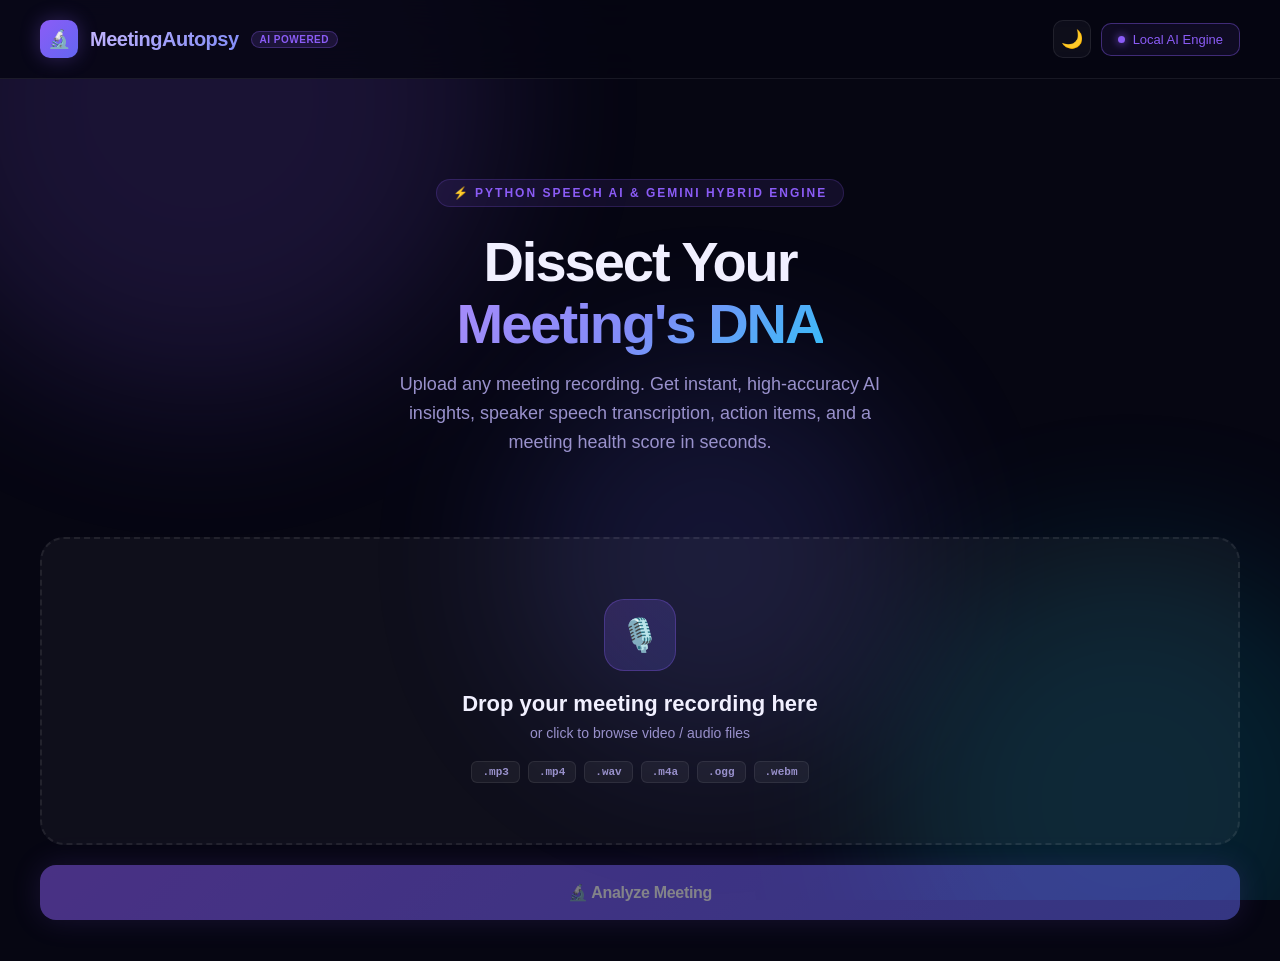
==== commit 239f201a: "Support universal AI providers (ChatGPT, Gemini, Groq, Claude) and add facial recognition tracking" ====
--- a/index.html
+++ b/index.html
@@ -88,7 +88,7 @@
     <!-- Results Section -->
     <div class="results" id="results">
       <div class="results-header">
-        <div class="results-title">📊 Meeting Report</div>
+        <div class="results-title" id="resultsMainTitle">📊 Analysis & Intelligence Report</div>
         <div class="results-actions">
           <button class="btn-secondary" onclick="exportPDF()">📄 Export PDF</button>
           <button class="btn-secondary" onclick="downloadReport()">📥 Download TXT</button>
@@ -97,26 +97,107 @@
         </div>
       </div>
 
+      <!-- AI Video Intelligence & Classification Banner -->
+      <div class="video-classification-card" id="videoClassificationCard">
+        <div class="classification-left">
+          <div class="classification-badge-wrap">
+            <div class="classification-badge" id="classBadge">
+              <span class="classification-icon" id="classIcon">🌐</span>
+              <span class="classification-type" id="classType">Detecting Content Type...</span>
+            </div>
+            <div class="confidence-pill" id="classConfidence">96% Match</div>
+          </div>
+          <div class="classification-desc" id="classDesc">
+            AI is analyzing visual frames, speech patterns, and interaction dynamics to classify this media file.
+          </div>
+          <div class="classification-evidence" id="classEvidence">
+            <span class="evidence-tag">Analyzing frames...</span>
+          </div>
+        </div>
+        <div class="classification-right">
+          <div class="speaker-reality-badge" id="speakerRealityBadge">
+            <div class="speaker-reality-icon" id="speakerRealityIcon">👤</div>
+            <div>
+              <div class="speaker-reality-title" id="speakerRealityTitle">1 Solo Speaker Verified</div>
+              <div class="speaker-reality-sub" id="speakerRealitySub">100% solo speech · Zero cross-talk</div>
+            </div>
+          </div>
+        </div>
+      </div>
+
       <div class="stats-grid">
         <div class="stat-card">
-          <div class="stat-label">Meeting Duration</div>
+          <div class="stat-label" id="lblDuration">Recording Duration</div>
           <div class="stat-value purple" id="statDuration">--</div>
           <div class="stat-sub">Total time</div>
         </div>
         <div class="stat-card green">
-          <div class="stat-label">Productive Time</div>
+          <div class="stat-label" id="lblProductive">Productive Speech</div>
           <div class="stat-value green" id="statProductive">--</div>
-          <div class="stat-sub">On-topic discussion</div>
+          <div class="stat-sub" id="lblProductiveSub">Active monologue / dialogue</div>
         </div>
         <div class="stat-card cyan">
-          <div class="stat-label">Participants</div>
+          <div class="stat-label" id="lblParticipants">Speakers</div>
           <div class="stat-value cyan" id="statParticipants">--</div>
-          <div class="stat-sub">Unique speakers</div>
+          <div class="stat-sub" id="lblParticipantsSub">Solo voice verified</div>
         </div>
         <div class="stat-card amber">
-          <div class="stat-label">Action Items</div>
+          <div class="stat-label" id="lblActions">Actionable Items</div>
           <div class="stat-value amber" id="statActions">--</div>
-          <div class="stat-sub">Tasks identified</div>
+          <div class="stat-sub" id="lblActionsSub">Key tasks identified</div>
+        </div>
+      </div>
+
+      <!-- Face Recognition & Active Speaker Tracker Card -->
+      <div class="card" id="faceRecognitionCard" style="margin-bottom:24px;">
+        <div class="card-header">
+          <div class="card-title">
+            <div class="card-title-icon" style="background:rgba(139,92,246,0.18);">👤</div>
+            <span>Face Recognition & Active Speaker Tracker</span>
+            <div class="face-detection-badge" id="faceDetectionBadge">
+              <span class="face-detection-status-dot"></span>
+              <span id="faceDetectionBadgeText">Deep Neural Vision Ready</span>
+            </div>
+          </div>
+          <div id="faceMemberCount" style="font-size:13px;color:var(--text-muted);font-weight:600;">0 Members Detected</div>
+        </div>
+
+        <div class="face-analysis-summary" id="faceAnalysisSummary">
+          <div class="face-summary-title">
+            <span>👁️ Visual Biometric Verification</span>
+            <span class="face-summary-pill" id="faceSummaryStatus">Analyzing Video...</span>
+          </div>
+          <div class="face-summary-desc" id="faceSummaryDesc">
+            AI face detection (YuNet) and deep neural recognition (SFace) verify participants and active speakers across the timeline.
+          </div>
+        </div>
+
+        <!-- Members Gallery -->
+        <div style="margin-bottom:20px;">
+          <div style="font-size:13px;font-weight:700;color:var(--text-primary);margin-bottom:12px;display:flex;align-items:center;gap:8px;">
+            <span>👥 Verified Video Members</span>
+            <span style="font-size:11px;color:var(--text-muted);font-weight:normal;">(Extracted & clustered via AI Face Recognition)</span>
+          </div>
+          <div class="members-gallery" id="membersGallery">
+            <div class="empty-state"><div class="empty-state-text">Member faces will appear after analysis</div></div>
+          </div>
+        </div>
+
+        <!-- Speaker Time Mapping -->
+        <div class="speaker-time-mapping">
+          <div class="speaker-time-header">
+            <div class="speaker-time-title">
+              <span>⏱️ Active Speaker Timeline (Kis Time Kon Bol Raha Hai)</span>
+              <span style="font-size:11px;color:var(--text-muted);font-weight:normal;">Timestamp-accurate voice & face sync</span>
+            </div>
+            <div style="font-size:12px;color:var(--accent);font-weight:600;" id="speakerActiveSummary">1 Speaker Active</div>
+          </div>
+          <div class="speaker-time-track" id="speakerTimeTrack" title="Interactive visual speaker timeline">
+            <!-- Dynamic colored blocks for timeline -->
+          </div>
+          <div class="speaker-intervals-list" id="speakerIntervalsList">
+            <div class="empty-state"><div class="empty-state-text">Speaker time intervals will appear here</div></div>
+          </div>
         </div>
       </div>
 
@@ -126,9 +207,10 @@
             <div class="card-header">
               <div class="card-title">
                 <div class="card-title-icon" style="background:rgba(139,92,246,0.15);">🏆</div>
-                Meeting Health Score
-              </div>
-            </div>
+                <span id="titleHealthCard">Meeting Health Score</span>
+              </div>
+            </div>
+
             <div class="score-display">
               <div class="score-circle-wrap">
                 <svg class="score-svg" viewBox="0 0 140 140">
@@ -155,7 +237,7 @@
             <div class="card-header">
               <div class="card-title">
                 <div class="card-title-icon" style="background:rgba(6,182,212,0.15);">📅</div>
-                Meeting Timeline
+                <span id="titleTimelineCard">Meeting Timeline</span>
               </div>
             </div>
             <div class="timeline" id="timeline"><div class="empty-state"><div class="empty-state-text">Timeline will appear after analysis</div></div></div>
@@ -165,7 +247,7 @@
             <div class="card-header">
               <div class="card-title">
                 <div class="card-title-icon" style="background:rgba(16,185,129,0.15);">📝</div>
-                Full Transcribed Speech
+                <span id="titleTranscriptCard">Full Transcribed Speech</span>
               </div>
               <button class="copy-btn" id="transcriptCopyBtn" onclick="copyTranscript()" style="display:none;" title="Copy entire transcript">
                 📋 Copy
@@ -180,7 +262,7 @@
             <div class="card-header">
               <div class="card-title">
                 <div class="card-title-icon" style="background:rgba(6,182,212,0.15);">🎤</div>
-                Speaker Breakdown
+                <span id="titleSpeakersCard">Speaker Breakdown</span>
               </div>
             </div>
             <div class="speaker-list" id="speakerList"><div class="empty-state"><div class="empty-state-text">Speaker data will appear after analysis</div></div></div>
@@ -190,7 +272,7 @@
             <div class="card-header">
               <div class="card-title">
                 <div class="card-title-icon" style="background:rgba(245,158,11,0.15);">⚡</div>
-                Key Decisions & Takeaways
+                <span id="titleDecisionsCard">Key Decisions & Takeaways</span>
               </div>
             </div>
             <div class="decisions-list" id="decisionsList"><div class="empty-state"><div class="empty-state-text">Decisions will appear after analysis</div></div></div>
@@ -200,7 +282,7 @@
             <div class="card-header">
               <div class="card-title">
                 <div class="card-title-icon" style="background:rgba(16,185,129,0.15);">💭</div>
-                Meeting Sentiment
+                <span id="titleSentimentCard">Meeting Sentiment</span>
               </div>
             </div>
             <div class="sentiment-grid" id="sentimentGrid">
@@ -216,10 +298,11 @@
         <div class="card-header">
           <div class="card-title">
             <div class="card-title-icon" style="background:rgba(239,68,68,0.15);">✅</div>
-            Action Items
+            <span id="titleActionsCard">Action Items</span>
           </div>
           <div id="actionCount" style="font-size:13px;color:var(--text-muted);">0 tasks</div>
         </div>
+
         <div class="action-items" id="actionItems"><div class="empty-state"><div class="empty-state-text">Action items will appear after analysis</div></div></div>
       </div>
 
@@ -237,11 +320,11 @@
         </div>
         <div class="chat-messages" id="chatMessages"></div>
         <div class="chat-suggestions" id="chatSuggestions">
+          <span class="chat-suggestion" onclick="sendSuggestion(this)">👤 Is video me kitne member join hain?</span>
+          <span class="chat-suggestion" onclick="sendSuggestion(this)">⏱️ Kis time kon bol raha hai?</span>
           <span class="chat-suggestion" onclick="sendSuggestion(this)">📋 Summarize key points</span>
           <span class="chat-suggestion" onclick="sendSuggestion(this)">🎯 What were the main decisions?</span>
-          <span class="chat-suggestion" onclick="sendSuggestion(this)">⚡ Who should follow up on action items?</span>
-          <span class="chat-suggestion" onclick="sendSuggestion(this)">😊 What was the overall mood?</span>
-          <span class="chat-suggestion" onclick="sendSuggestion(this)">💡 Speaker ne AI ke baare me kya bola?</span>
+          <span class="chat-suggestion" onclick="sendSuggestion(this)">🛠️ Recommended UI/UX fixes</span>
         </div>
         <div class="chat-input-area">
           <div class="chat-input-wrap">
@@ -255,19 +338,67 @@
   </main>
 </div>
 
-<!-- API Key Modal -->
+<!-- Universal AI Key Modal -->
 <div class="modal-overlay" id="modalOverlay" onclick="closeModalOutside(event)">
   <div class="modal">
-    <div class="modal-icon">⚡</div>
-    <div class="modal-title">AI Engine Settings</div>
-    <div class="modal-desc">MeetingAutopsy includes a <strong>Dedicated Python Speech AI Engine</strong> that transcribes actual audio with &gt;85% accuracy locally. You can also optionally connect Google Gemini API for cloud processing.</div>
-    <input type="password" class="modal-input" id="apiKeyInput" placeholder="Enter Gemini API key (optional)..." />
-    <br/>
-    <a href="https://aistudio.google.com/app/apikey" target="_blank" class="modal-link">🔗 Get your free API key from Google AI Studio</a>
-    <br/><br/>
-    <div style="display:flex;gap:12px;justify-content:center;flex-wrap:wrap;">
-      <button class="modal-btn" onclick="saveApiKey()">Save & Connect Cloud</button>
-      <button class="modal-btn" style="background:rgba(255,255,255,0.08);border:1px solid var(--border);" onclick="useLocalAiOnly()">Use Built-in Local AI</button>
+    <div style="display:flex;align-items:center;justify-content:space-between;margin-bottom:12px;">
+      <div style="display:flex;align-items:center;gap:10px;">
+        <div class="modal-icon" style="margin-bottom:0;font-size:32px;">🌐</div>
+        <div>
+          <div class="modal-title" style="margin-bottom:2px;font-size:18px;">Universal AI Provider Settings</div>
+          <div style="font-size:12px;color:var(--text-muted);">Use ChatGPT, Gemini, Groq, Claude, or Local AI</div>
+        </div>
+      </div>
+      <button class="chat-close-btn" onclick="closeModal()" title="Close">✕</button>
+    </div>
+
+    <div class="modal-desc" style="margin-bottom:16px;">
+      Connect your preferred AI platform. Paste your API key below — MeetingAutopsy will <strong>auto-detect</strong> your platform or you can select it manually.
+    </div>
+
+    <!-- Provider Selection -->
+    <div style="margin-bottom:12px;">
+      <label style="display:block;font-size:12px;font-weight:700;color:var(--text-secondary);margin-bottom:6px;">AI Platform / Provider</label>
+      <select class="modal-select" id="aiProviderSelect" onchange="onAiProviderChange()">
+        <option value="auto">🤖 Auto-Detect (Paste any key: ChatGPT, Gemini, Groq...)</option>
+        <option value="openai">🟢 OpenAI (ChatGPT · GPT-4o & Whisper)</option>
+        <option value="gemini">🔵 Google Gemini (Gemini 2.0 / 1.5 Flash)</option>
+        <option value="groq">⚡ Groq Cloud (Ultra-Fast Whisper + Llama 3.3)</option>
+        <option value="claude">🟣 Anthropic Claude (Claude 3.5 Sonnet / Haiku)</option>
+        <option value="custom">🌐 Custom OpenAI-Compatible (DeepSeek, Ollama, OpenRouter)</option>
+      </select>
+    </div>
+
+    <!-- API Key Input -->
+    <div style="margin-bottom:12px;">
+      <div style="display:flex;justify-content:space-between;font-size:12px;font-weight:700;color:var(--text-secondary);margin-bottom:6px;">
+        <span>API Key</span>
+        <span id="detectedProviderBadge" style="color:var(--accent);font-weight:700;"></span>
+      </div>
+      <input type="password" class="modal-input" id="apiKeyInput" placeholder="Paste your API key (e.g. sk-... or AIza...)" oninput="onApiKeyInput()" style="margin-bottom:6px;" />
+      <div style="display:flex;justify-content:space-between;align-items:center;">
+        <a id="providerDocLink" href="https://platform.openai.com/api-keys" target="_blank" class="modal-link" style="margin-bottom:0;font-size:11px;">🔗 Get your API key from OpenAI Platform</a>
+        <button type="button" onclick="toggleKeyVisibility()" style="background:none;border:none;color:var(--text-muted);font-size:11px;cursor:pointer;">👁️ Show/Hide</button>
+      </div>
+    </div>
+
+    <!-- Custom Base URL (Visible when custom selected) -->
+    <div id="customEndpointGroup" style="display:none;margin-bottom:12px;">
+      <label style="display:block;font-size:12px;font-weight:700;color:var(--text-secondary);margin-bottom:6px;">Custom API Base URL</label>
+      <input type="text" class="modal-input" id="customBaseUrlInput" placeholder="https://api.deepseek.com/v1" style="margin-bottom:4px;" />
+      <div style="font-size:11px;color:var(--text-muted);">Works with DeepSeek, Ollama (http://localhost:11434/v1), OpenRouter, etc.</div>
+    </div>
+
+    <!-- Optional Model Override -->
+    <div style="margin-bottom:18px;">
+      <label style="display:block;font-size:12px;font-weight:700;color:var(--text-secondary);margin-bottom:6px;">Model Name <span style="font-size:11px;color:var(--text-muted);font-weight:normal;">(Optional - leave blank for default)</span></label>
+      <input type="text" class="modal-input" id="aiModelInput" placeholder="Default: gpt-4o-mini / gemini-2.0-flash / llama-3.3-70b" style="margin-bottom:0;" />
+    </div>
+
+    <!-- Action Buttons -->
+    <div style="display:flex;gap:10px;justify-content:center;flex-wrap:wrap;">
+      <button class="modal-btn" style="flex:1;" onclick="saveApiKey()">Save & Connect</button>
+      <button class="modal-btn" style="background:rgba(255,255,255,0.08);border:1px solid var(--border);flex:1;" onclick="useLocalAiOnly()">Use Local AI Only</button>
     </div>
   </div>
 </div>
--- a/style.css
+++ b/style.css
@@ -1,488 +1,858 @@
-:root {
-      --bg-primary: #060612;
-      --bg-secondary: #0d0d1f;
-      --bg-card: rgba(255, 255, 255, 0.04);
-      --bg-card-hover: rgba(255, 255, 255, 0.07);
-      --border: rgba(255, 255, 255, 0.08);
-      --border-active: rgba(139, 92, 246, 0.5);
-      --text-primary: #f1f0ff;
-      --text-secondary: #9991cc;
-      --text-muted: #4a4472;
-      --accent: #8b5cf6;
-      --accent-glow: rgba(139, 92, 246, 0.3);
-      --accent2: #06b6d4;
-      --accent3: #10b981;
-      --accent4: #f59e0b;
-      --danger: #ef4444;
-      --gradient-1: linear-gradient(135deg, #8b5cf6, #6366f1);
-      --gradient-2: linear-gradient(135deg, #06b6d4, #0ea5e9);
-      --gradient-3: linear-gradient(135deg, #10b981, #059669);
-      --shadow-glow: 0 0 40px rgba(139, 92, 246, 0.15);
-    }
-
-    [data-theme="light"] {
-      --bg-primary: #f0f0ff;
-      --bg-secondary: #e8e8f8;
-      --bg-card: rgba(255, 255, 255, 0.7);
-      --bg-card-hover: rgba(255, 255, 255, 0.9);
-      --border: rgba(139, 92, 246, 0.15);
-      --border-active: rgba(139, 92, 246, 0.5);
-      --text-primary: #1a1040;
-      --text-secondary: #5a4a8a;
-      --text-muted: #9988cc;
-      --accent: #7c3aed;
-      --accent-glow: rgba(124, 58, 237, 0.2);
-      --accent2: #0891b2;
-      --accent3: #059669;
-      --accent4: #d97706;
-      --danger: #dc2626;
-      --shadow-glow: 0 0 40px rgba(139, 92, 246, 0.1);
-    }
-    [data-theme="light"] .bg-orbs .orb { opacity: 0.06; }
-    [data-theme="light"] header { background: rgba(240, 240, 255, 0.85); }
-    [data-theme="light"] .transcript-box { background: rgba(0,0,0,0.04); }
-    [data-theme="light"] .modal { background: #f5f3ff; }
-    [data-theme="light"] .modal-input { background: rgba(0,0,0,0.04); }
-    [data-theme="light"] .toast { background: #f5f3ff; }
-    [data-theme="light"] .chat-messages { background: rgba(0,0,0,0.03); }
-    [data-theme="light"] .chat-msg.ai .chat-bubble { background: rgba(139,92,246,0.1); color: var(--text-primary); }
-    [data-theme="light"] .chat-msg.user .chat-bubble { background: var(--accent); color: white; }
-    [data-theme="light"] .chat-input-wrap { background: rgba(0,0,0,0.04); border-color: rgba(139,92,246,0.2); }
-    [data-theme="light"] .chat-input { background: transparent; color: var(--text-primary); }
-
-    * { margin: 0; padding: 0; box-sizing: border-box; }
-
-    body {
-      font-family: 'Inter', sans-serif;
-      background: var(--bg-primary);
-      color: var(--text-primary);
-      min-height: 100vh;
-      overflow-x: hidden;
-    }
-
-    .bg-orbs { position: fixed; inset: 0; pointer-events: none; z-index: 0; overflow: hidden; }
-    .orb { position: absolute; border-radius: 50%; filter: blur(80px); opacity: 0.15; animation: floatOrb 20s infinite ease-in-out; }
-    .orb-1 { width: 600px; height: 600px; background: #8b5cf6; top: -200px; left: -100px; animation-delay: 0s; }
-    .orb-2 { width: 500px; height: 500px; background: #06b6d4; bottom: -150px; right: -100px; animation-delay: -7s; }
-    .orb-3 { width: 400px; height: 400px; background: #6366f1; top: 40%; left: 40%; animation-delay: -14s; }
-
-    @keyframes floatOrb {
-      0%, 100% { transform: translate(0, 0) scale(1); }
-      33% { transform: translate(30px, -30px) scale(1.05); }
-      66% { transform: translate(-20px, 20px) scale(0.95); }
-    }
-
-    .app { position: relative; z-index: 1; }
-
-    header {
-      display: flex; align-items: center; justify-content: space-between;
-      padding: 20px 40px; border-bottom: 1px solid var(--border);
-      backdrop-filter: blur(20px); background: rgba(6, 6, 18, 0.8);
-      position: sticky; top: 0; z-index: 100;
-    }
-
-    .logo { display: flex; align-items: center; gap: 12px; }
-    .logo-icon {
-      width: 38px; height: 38px; background: var(--gradient-1); border-radius: 10px;
-      display: flex; align-items: center; justify-content: center; font-size: 18px;
-      box-shadow: 0 0 20px var(--accent-glow);
-    }
-    .logo-text {
-      font-size: 20px; font-weight: 800; letter-spacing: -0.5px;
-      background: linear-gradient(135deg, #c4b5fd, #818cf8);
-      -webkit-background-clip: text; -webkit-text-fill-color: transparent; background-clip: text;
-    }
-    .logo-badge {
-      font-size: 10px; font-weight: 600; color: var(--accent);
-      background: rgba(139, 92, 246, 0.15); border: 1px solid rgba(139, 92, 246, 0.3);
-      padding: 2px 8px; border-radius: 20px; letter-spacing: 0.5px;
-    }
-
-    .api-key-btn {
-      display: flex; align-items: center; gap: 8px; padding: 8px 16px;
-      background: var(--bg-card); border: 1px solid var(--border); border-radius: 10px;
-      color: var(--text-secondary); font-size: 13px; font-family: 'Inter', sans-serif;
-      cursor: pointer; transition: all 0.2s;
-    }
-    .api-key-btn:hover { background: var(--bg-card-hover); border-color: var(--accent); color: var(--text-primary); }
-    .api-key-btn.connected { color: var(--accent3); border-color: rgba(16, 185, 129, 0.3); background: rgba(16, 185, 129, 0.05); }
-    .api-key-btn.local-mode { color: var(--accent); border-color: rgba(139, 92, 246, 0.4); background: rgba(139, 92, 246, 0.08); }
-    .api-key-dot { width: 7px; height: 7px; border-radius: 50%; background: var(--text-muted); transition: all 0.3s; }
-    .api-key-btn.connected .api-key-dot { background: var(--accent3); box-shadow: 0 0 8px var(--accent3); }
-    .api-key-btn.local-mode .api-key-dot { background: var(--accent); box-shadow: 0 0 8px var(--accent); }
-
-    .header-right { display: flex; align-items: center; gap: 10px; }
-    .theme-toggle {
-      width: 38px; height: 38px; border-radius: 10px;
-      background: var(--bg-card); border: 1px solid var(--border);
-      display: flex; align-items: center; justify-content: center;
-      cursor: pointer; font-size: 18px; transition: all 0.2s;
-    }
-    .theme-toggle:hover { background: var(--bg-card-hover); border-color: var(--accent); transform: scale(1.05); }
-
-    main { padding: 40px; max-width: 1400px; margin: 0 auto; }
-
-    .hero { text-align: center; padding: 60px 20px 40px; }
-    .hero-eyebrow {
-      display: inline-flex; align-items: center; gap: 8px; font-size: 12px; font-weight: 600;
-      letter-spacing: 2px; text-transform: uppercase; color: var(--accent);
-      background: rgba(139, 92, 246, 0.1); border: 1px solid rgba(139, 92, 246, 0.2);
-      padding: 6px 16px; border-radius: 20px; margin-bottom: 24px;
-    }
-    .hero h1 { font-size: 56px; font-weight: 900; line-height: 1.1; letter-spacing: -2px; margin-bottom: 16px; }
-    .hero h1 span {
-      background: linear-gradient(135deg, #a78bfa, #818cf8, #38bdf8);
-      -webkit-background-clip: text; -webkit-text-fill-color: transparent; background-clip: text;
-    }
-    .hero p { font-size: 18px; color: var(--text-secondary); max-width: 500px; margin: 0 auto 40px; line-height: 1.6; }
-
-    .upload-zone {
-      border: 2px dashed var(--border); border-radius: 24px; padding: 60px 40px;
-      text-align: center; cursor: pointer; transition: all 0.3s ease;
-      background: var(--bg-card); position: relative; overflow: hidden;
-    }
-    .upload-zone::before {
-      content: ''; position: absolute; inset: 0;
-      background: radial-gradient(ellipse at center, rgba(139, 92, 246, 0.05) 0%, transparent 70%);
-      opacity: 0; transition: opacity 0.3s;
-    }
-    .upload-zone:hover { border-color: var(--accent); box-shadow: var(--shadow-glow); }
-    .upload-zone:hover::before { opacity: 1; }
-    .upload-zone.drag-over { border-color: var(--accent); background: rgba(139, 92, 246, 0.08); transform: scale(1.01); box-shadow: 0 0 60px rgba(139, 92, 246, 0.2); }
-    .upload-zone.has-file { border-color: var(--accent3); border-style: solid; background: rgba(16, 185, 129, 0.05); }
-
-    .upload-icon {
-      width: 72px; height: 72px; margin: 0 auto 20px;
-      background: linear-gradient(135deg, rgba(139, 92, 246, 0.2), rgba(99, 102, 241, 0.2));
-      border: 1px solid rgba(139, 92, 246, 0.3); border-radius: 20px;
-      display: flex; align-items: center; justify-content: center; font-size: 32px; transition: all 0.3s;
-    }
-    .upload-zone:hover .upload-icon { transform: scale(1.1); box-shadow: 0 0 30px rgba(139, 92, 246, 0.3); }
-    .upload-title { font-size: 22px; font-weight: 700; margin-bottom: 8px; }
-    .upload-subtitle { font-size: 14px; color: var(--text-secondary); margin-bottom: 20px; }
-    .upload-formats { display: flex; gap: 8px; justify-content: center; flex-wrap: wrap; }
-    .format-badge {
-      font-size: 11px; font-weight: 600; font-family: 'JetBrains Mono', monospace;
-      padding: 4px 10px; border-radius: 6px;
-      background: rgba(255, 255, 255, 0.05); border: 1px solid var(--border); color: var(--text-secondary);
-    }
-
-    .file-preview {
-      display: none; align-items: center; gap: 16px;
-      background: rgba(16, 185, 129, 0.08); border: 1px solid rgba(16, 185, 129, 0.2);
-      border-radius: 16px; padding: 16px 20px; margin-top: 20px;
-    }
-    .file-preview.visible { display: flex; }
-    .file-icon { font-size: 28px; }
-    .file-info { text-align: left; flex: 1; }
-    .file-name { font-size: 14px; font-weight: 600; color: var(--text-primary); }
-    .file-size { font-size: 12px; color: var(--text-secondary); margin-top: 2px; }
-    .file-remove {
-      width: 32px; height: 32px; background: rgba(239, 68, 68, 0.1);
-      border: 1px solid rgba(239, 68, 68, 0.2); border-radius: 8px;
-      display: flex; align-items: center; justify-content: center;
-      cursor: pointer; font-size: 16px; color: var(--danger); transition: all 0.2s;
-    }
-    .file-remove:hover { background: rgba(239, 68, 68, 0.2); }
-
-    .analyze-btn {
-      width: 100%; padding: 18px; background: var(--gradient-1); border: none; border-radius: 16px;
-      color: white; font-size: 16px; font-weight: 700; font-family: 'Inter', sans-serif;
-      cursor: pointer; transition: all 0.3s; display: flex; align-items: center; justify-content: center;
-      gap: 10px; box-shadow: 0 0 30px rgba(139, 92, 246, 0.3); margin-top: 20px; letter-spacing: -0.3px;
-    }
-    .analyze-btn:hover { transform: translateY(-2px); box-shadow: 0 0 50px rgba(139, 92, 246, 0.5); }
-    .analyze-btn:active { transform: translateY(0); }
-    .analyze-btn:disabled { opacity: 0.5; cursor: not-allowed; transform: none; }
-    .btn-spinner {
-      width: 18px; height: 18px; border: 2px solid rgba(255,255,255,0.3);
-      border-top-color: white; border-radius: 50%; animation: spin 0.8s linear infinite; display: none;
-    }
-    .analyze-btn.loading .btn-spinner { display: block; }
-    .analyze-btn.loading .btn-text { display: none; }
-
-    @keyframes spin { to { transform: rotate(360deg); } }
-
-    .progress-section { display: none; margin: 20px 0; }
-    .progress-section.visible { display: block; }
-    .progress-label { display: flex; justify-content: space-between; font-size: 13px; color: var(--text-secondary); margin-bottom: 10px; }
-    .progress-label span { color: var(--accent); font-weight: 600; }
-    .progress-bar-track { height: 6px; background: var(--bg-card); border-radius: 10px; overflow: hidden; }
-    .progress-bar-fill { height: 100%; background: var(--gradient-1); border-radius: 10px; width: 0%; transition: width 0.5s ease; box-shadow: 0 0 10px var(--accent-glow); }
-    .progress-steps { display: flex; gap: 12px; margin-top: 16px; flex-wrap: wrap; }
-    .progress-step { display: flex; align-items: center; gap: 6px; font-size: 12px; color: var(--text-muted); transition: color 0.3s; }
-    .progress-step.active { color: var(--accent); }
-    .progress-step.done { color: var(--accent3); }
-    .step-dot { width: 8px; height: 8px; border-radius: 50%; background: var(--text-muted); transition: all 0.3s; }
-    .progress-step.active .step-dot { background: var(--accent); box-shadow: 0 0 8px var(--accent); animation: pulse 1s infinite; }
-    .progress-step.done .step-dot { background: var(--accent3); }
-
-    @keyframes pulse { 0%, 100% { opacity: 1; } 50% { opacity: 0.4; } }
-
-    .results { display: none; }
-    .results.visible { display: block; animation: fadeInUp 0.6s ease; }
-
-    @keyframes fadeInUp { from { opacity: 0; transform: translateY(30px); } to { opacity: 1; transform: translateY(0); } }
-
-    .results-header { display: flex; align-items: center; justify-content: space-between; margin-bottom: 32px; }
-    .results-title { font-size: 28px; font-weight: 800; letter-spacing: -0.5px; }
-    .results-actions { display: flex; gap: 10px; }
-
-    .btn-secondary {
-      display: flex; align-items: center; gap: 8px; padding: 10px 18px;
-      background: var(--bg-card); border: 1px solid var(--border); border-radius: 12px;
-      color: var(--text-secondary); font-size: 13px; font-weight: 500;
-      font-family: 'Inter', sans-serif; cursor: pointer; transition: all 0.2s;
-    }
-    .btn-secondary:hover { background: var(--bg-card-hover); color: var(--text-primary); border-color: var(--accent); }
-
-    .stats-grid { display: grid; grid-template-columns: repeat(4, 1fr); gap: 16px; margin-bottom: 24px; }
-    .stat-card {
-      background: var(--bg-card); border: 1px solid var(--border); border-radius: 20px;
-      padding: 24px; transition: all 0.3s; position: relative; overflow: hidden;
-    }
-    .stat-card::after {
-      content: ''; position: absolute; top: 0; left: 0; right: 0; height: 2px;
-      background: var(--gradient-1); opacity: 0; transition: opacity 0.3s;
-    }
-    .stat-card:hover { background: var(--bg-card-hover); transform: translateY(-2px); box-shadow: var(--shadow-glow); }
-    .stat-card:hover::after { opacity: 1; }
-    .stat-card.green::after { background: var(--gradient-3); }
-    .stat-card.cyan::after { background: var(--gradient-2); }
-    .stat-card.amber::after { background: linear-gradient(135deg, #f59e0b, #d97706); }
-    .stat-label { font-size: 12px; font-weight: 600; text-transform: uppercase; letter-spacing: 1px; color: var(--text-muted); margin-bottom: 12px; }
-    .stat-value { font-size: 36px; font-weight: 900; letter-spacing: -1.5px; line-height: 1; margin-bottom: 4px; }
-    .stat-value.purple { color: var(--accent); }
-    .stat-value.green { color: var(--accent3); }
-    .stat-value.cyan { color: var(--accent2); }
-    .stat-value.amber { color: var(--accent4); }
-    .stat-sub { font-size: 12px; color: var(--text-muted); }
-
-    .main-grid { display: grid; grid-template-columns: 1fr 380px; gap: 24px; margin-bottom: 24px; }
-    .card { background: var(--bg-card); border: 1px solid var(--border); border-radius: 20px; padding: 28px; transition: all 0.3s; }
-    .card:hover { background: var(--bg-card-hover); }
-    .card-header { display: flex; align-items: center; justify-content: space-between; margin-bottom: 24px; }
-    .card-title { font-size: 16px; font-weight: 700; display: flex; align-items: center; gap: 8px; }
-    .card-title-icon { width: 32px; height: 32px; border-radius: 8px; display: flex; align-items: center; justify-content: center; font-size: 16px; }
-
-    .score-display { display: flex; align-items: center; gap: 32px; }
-    .score-circle-wrap { position: relative; width: 140px; height: 140px; flex-shrink: 0; }
-    .score-svg { width: 140px; height: 140px; transform: rotate(-90deg); }
-    .score-track { fill: none; stroke: rgba(255,255,255,0.06); stroke-width: 10; }
-    .score-fill { fill: none; stroke: url(#scoreGradient); stroke-width: 10; stroke-linecap: round; stroke-dasharray: 377; stroke-dashoffset: 377; transition: stroke-dashoffset 1.5s cubic-bezier(0.34, 1.56, 0.64, 1); }
-    .score-number { position: absolute; inset: 0; display: flex; flex-direction: column; align-items: center; justify-content: center; font-size: 34px; font-weight: 900; letter-spacing: -1px; }
-    .score-number small { font-size: 12px; font-weight: 500; color: var(--text-muted); letter-spacing: 0; }
-    .score-details { flex: 1; }
-    .score-label { font-size: 20px; font-weight: 800; margin-bottom: 8px; }
-    .score-desc { font-size: 14px; color: var(--text-secondary); line-height: 1.6; margin-bottom: 16px; }
-    .score-tags { display: flex; gap: 8px; flex-wrap: wrap; }
-    .score-tag { font-size: 11px; font-weight: 600; padding: 4px 10px; border-radius: 20px; }
-    .score-tag.good { background: rgba(16, 185, 129, 0.15); color: var(--accent3); border: 1px solid rgba(16, 185, 129, 0.2); }
-    .score-tag.bad { background: rgba(239, 68, 68, 0.12); color: #f87171; border: 1px solid rgba(239, 68, 68, 0.2); }
-    .score-tag.warn { background: rgba(245, 158, 11, 0.12); color: var(--accent4); border: 1px solid rgba(245, 158, 11, 0.2); }
-
-    .speaker-list { display: flex; flex-direction: column; gap: 14px; }
-    .speaker-header { display: flex; align-items: center; justify-content: space-between; margin-bottom: 8px; }
-    .speaker-name { display: flex; align-items: center; gap: 10px; font-size: 13px; font-weight: 600; }
-    .speaker-dot { width: 10px; height: 10px; border-radius: 50%; }
-    .speaker-time { font-size: 12px; color: var(--text-secondary); font-family: 'JetBrains Mono', monospace; }
-    .speaker-bar-track { height: 6px; background: rgba(255,255,255,0.06); border-radius: 10px; overflow: hidden; }
-    .speaker-bar-fill { height: 100%; border-radius: 10px; width: 0%; transition: width 1.2s cubic-bezier(0.34, 1.56, 0.64, 1); }
-
-    .timeline-item { display: flex; gap: 16px; padding-bottom: 24px; position: relative; }
-    .timeline-item:not(:last-child)::before { content: ''; position: absolute; left: 17px; top: 36px; bottom: 0; width: 2px; background: var(--border); }
-    .timeline-dot { width: 36px; height: 36px; border-radius: 10px; flex-shrink: 0; display: flex; align-items: center; justify-content: center; font-size: 16px; background: var(--bg-card); border: 1px solid var(--border); }
-    .timeline-content { flex: 1; padding-top: 4px; }
-    .timeline-time { font-size: 11px; color: var(--text-muted); font-family: 'JetBrains Mono', monospace; margin-bottom: 4px; }
-    .timeline-text { font-size: 13px; color: var(--text-secondary); line-height: 1.6; }
-    .timeline-highlight { color: var(--text-primary); font-weight: 600; }
-
-    .action-items { display: flex; flex-direction: column; gap: 12px; }
-    .action-item {
-      display: flex; align-items: flex-start; gap: 14px; padding: 14px 16px;
-      background: rgba(255,255,255,0.03); border: 1px solid var(--border);
-      border-radius: 14px; transition: all 0.2s; cursor: pointer;
-    }
-    .action-item:hover { background: rgba(255,255,255,0.06); border-color: var(--accent); }
-    .action-checkbox { width: 20px; height: 20px; border: 2px solid var(--border); border-radius: 6px; flex-shrink: 0; margin-top: 2px; display: flex; align-items: center; justify-content: center; transition: all 0.2s; }
-    .action-item.checked .action-checkbox { background: var(--accent3); border-color: var(--accent3); }
-    .action-item.checked .action-checkbox::after { content: '✓'; font-size: 12px; color: white; }
-    .action-item.checked .action-text { text-decoration: line-through; color: var(--text-muted); }
-    .action-info { flex: 1; }
-    .action-text { font-size: 13px; color: var(--text-primary); line-height: 1.5; margin-bottom: 6px; }
-    .action-meta { display: flex; gap: 8px; flex-wrap: wrap; }
-    .action-tag { font-size: 10px; font-weight: 600; padding: 2px 8px; border-radius: 20px; text-transform: uppercase; letter-spacing: 0.5px; }
-    .action-tag.owner { background: rgba(139, 92, 246, 0.15); color: #c4b5fd; border: 1px solid rgba(139, 92, 246, 0.2); }
-    .action-tag.deadline { background: rgba(245, 158, 11, 0.12); color: var(--accent4); border: 1px solid rgba(245, 158, 11, 0.2); }
-    .action-tag.priority { background: rgba(239, 68, 68, 0.12); color: #f87171; border: 1px solid rgba(239, 68, 68, 0.2); }
-
-    .sentiment-grid { display: grid; grid-template-columns: 1fr 1fr 1fr; gap: 12px; }
-    .sentiment-item { text-align: center; padding: 20px 12px; background: rgba(255,255,255,0.03); border: 1px solid var(--border); border-radius: 14px; }
-    .sentiment-emoji { font-size: 28px; margin-bottom: 8px; }
-    .sentiment-label { font-size: 11px; font-weight: 600; color: var(--text-muted); text-transform: uppercase; letter-spacing: 1px; margin-bottom: 6px; }
-    .sentiment-percent { font-size: 22px; font-weight: 800; }
-
-    .decisions-list { display: flex; flex-direction: column; gap: 10px; }
-    .decision-item { display: flex; align-items: flex-start; gap: 12px; padding: 14px 16px; background: rgba(6, 182, 212, 0.05); border: 1px solid rgba(6, 182, 212, 0.15); border-radius: 12px; }
-    .decision-icon { font-size: 16px; margin-top: 2px; flex-shrink: 0; }
-    .decision-text { font-size: 13px; color: var(--text-secondary); line-height: 1.6; }
-
-    .transcript-box { background: rgba(0,0,0,0.3); border: 1px solid var(--border); border-radius: 14px; padding: 20px; max-height: 300px; overflow-y: auto; font-size: 13px; line-height: 1.8; color: var(--text-secondary); }
-    .transcript-box::-webkit-scrollbar { width: 4px; }
-    .transcript-box::-webkit-scrollbar-thumb { background: var(--border); border-radius: 10px; }
-    .transcript-speaker { font-weight: 700; color: var(--accent); font-size: 11px; text-transform: uppercase; letter-spacing: 1px; }
-
-    .modal-overlay { position: fixed; inset: 0; background: rgba(0, 0, 0, 0.8); backdrop-filter: blur(10px); z-index: 1000; display: none; align-items: center; justify-content: center; }
-    .modal-overlay.open { display: flex; }
-    .modal { background: #0d0d1f; border: 1px solid rgba(139, 92, 246, 0.3); border-radius: 24px; padding: 40px; width: 460px; animation: modalIn 0.3s cubic-bezier(0.34, 1.56, 0.64, 1); box-shadow: 0 0 80px rgba(139, 92, 246, 0.2); }
-    @keyframes modalIn { from { opacity: 0; transform: scale(0.9) translateY(20px); } to { opacity: 1; transform: scale(1) translateY(0); } }
-    .modal-icon { font-size: 40px; margin-bottom: 16px; }
-    .modal-title { font-size: 22px; font-weight: 800; margin-bottom: 8px; }
-    .modal-desc { font-size: 14px; color: var(--text-secondary); line-height: 1.6; margin-bottom: 24px; }
-    .modal-input { width: 100%; padding: 14px 16px; background: rgba(255,255,255,0.04); border: 1px solid var(--border); border-radius: 12px; color: var(--text-primary); font-size: 14px; font-family: 'JetBrains Mono', monospace; outline: none; transition: all 0.2s; margin-bottom: 16px; }
-    .modal-input:focus { border-color: var(--accent); box-shadow: 0 0 0 3px rgba(139, 92, 246, 0.1); }
-    .modal-input::placeholder { color: var(--text-muted); }
-    .modal-link { display: inline-flex; align-items: center; gap: 6px; font-size: 12px; color: var(--accent); text-decoration: none; margin-bottom: 24px; }
-    .modal-link:hover { text-decoration: underline; }
-    .modal-btn { width: 100%; padding: 14px; background: var(--gradient-1); border: none; border-radius: 12px; color: white; font-size: 15px; font-weight: 700; font-family: 'Inter', sans-serif; cursor: pointer; transition: all 0.2s; }
-    .modal-btn:hover { opacity: 0.9; transform: translateY(-1px); }
-
-    .toast { position: fixed; bottom: 32px; right: 32px; background: #1a1a2e; border: 1px solid var(--border); border-radius: 14px; padding: 16px 20px; display: flex; align-items: center; gap: 12px; font-size: 14px; font-weight: 500; box-shadow: 0 20px 60px rgba(0,0,0,0.5); z-index: 2000; transform: translateY(100px); opacity: 0; transition: all 0.4s cubic-bezier(0.34, 1.56, 0.64, 1); }
-    .toast.show { transform: translateY(0); opacity: 1; }
-    .toast.success { border-color: rgba(16, 185, 129, 0.3); }
-    .toast.error { border-color: rgba(239, 68, 68, 0.3); }
-    .toast-icon { font-size: 20px; }
-
-    .empty-state { text-align: center; padding: 40px; color: var(--text-muted); }
-    .empty-state-icon { font-size: 40px; margin-bottom: 12px; opacity: 0.5; }
-    .empty-state-text { font-size: 14px; }
-
-    @media (max-width: 1100px) { .main-grid { grid-template-columns: 1fr; } .stats-grid { grid-template-columns: repeat(2, 1fr); } }
-    @media (max-width: 600px) { header { padding: 16px 20px; } main { padding: 20px; } .hero h1 { font-size: 36px; } .stats-grid { grid-template-columns: repeat(2, 1fr); } }
-    ::-webkit-scrollbar { width: 6px; }
-    ::-webkit-scrollbar-track { background: var(--bg-primary); }
-    ::-webkit-scrollbar-thumb { background: var(--border); border-radius: 10px; }
-    input[type="file"] { display: none; }
-
-    /* ── AI CHAT PANEL ────────────────────────────────── */
-    .chat-panel {
-      display: none; margin-top: 24px;
-      background: var(--bg-card); border: 1px solid var(--border);
-      border-radius: 20px; overflow: hidden; transition: all 0.4s;
-    }
-    .chat-panel.visible { display: block; animation: fadeInUp 0.5s ease; }
-    .chat-header {
-      display: flex; align-items: center; justify-content: space-between;
-      padding: 18px 24px; border-bottom: 1px solid var(--border);
-      background: linear-gradient(90deg, rgba(139,92,246,0.08), transparent);
-    }
-    .chat-header-left { display: flex; align-items: center; gap: 12px; }
-    .chat-ai-avatar {
-      width: 36px; height: 36px; border-radius: 10px;
-      background: var(--gradient-1); display: flex; align-items: center;
-      justify-content: center; font-size: 18px;
-      box-shadow: 0 0 16px var(--accent-glow);
-    }
-    .chat-ai-info .chat-ai-name { font-size: 14px; font-weight: 700; }
-    .chat-ai-info .chat-ai-sub { font-size: 11px; color: var(--text-muted); }
-    .chat-close-btn {
-      width: 32px; height: 32px; border-radius: 8px;
-      background: rgba(239,68,68,0.1); border: 1px solid rgba(239,68,68,0.2);
-      display: flex; align-items: center; justify-content: center;
-      cursor: pointer; font-size: 14px; color: var(--danger); transition: all 0.2s;
-    }
-    .chat-close-btn:hover { background: rgba(239,68,68,0.2); }
-    .chat-messages {
-      height: 340px; overflow-y: auto; padding: 20px;
-      display: flex; flex-direction: column; gap: 14px;
-      background: rgba(0,0,0,0.2);
-    }
-    .chat-msg { display: flex; gap: 10px; align-items: flex-end; }
-    .chat-msg.user { flex-direction: row-reverse; }
-    .chat-avatar { width: 28px; height: 28px; border-radius: 8px; flex-shrink: 0;
-      display: flex; align-items: center; justify-content: center; font-size: 14px; }
-    .chat-msg.ai .chat-avatar { background: var(--gradient-1); }
-    .chat-msg.user .chat-avatar { background: rgba(255,255,255,0.1); }
-    .chat-bubble {
-      max-width: 75%; padding: 10px 14px; border-radius: 14px;
-      font-size: 13px; line-height: 1.6;
-    }
-    .chat-msg.ai .chat-bubble {
-      background: rgba(139,92,246,0.12); color: var(--text-primary);
-      border: 1px solid rgba(139,92,246,0.15);
-      border-radius: 14px 14px 14px 4px;
-    }
-    .chat-msg.user .chat-bubble {
-      background: var(--gradient-1); color: white;
-      border-radius: 14px 14px 4px 14px;
-    }
-    .chat-typing { display: flex; gap: 4px; align-items: center; padding: 10px 14px; }
-    .typing-dot {
-      width: 7px; height: 7px; border-radius: 50%;
-      background: var(--accent); opacity: 0.5;
-      animation: typingBounce 1.2s infinite;
-    }
-    .typing-dot:nth-child(2) { animation-delay: 0.2s; }
-    .typing-dot:nth-child(3) { animation-delay: 0.4s; }
-    @keyframes typingBounce { 0%,60%,100% { transform: translateY(0); opacity:0.5; } 30% { transform: translateY(-6px); opacity:1; } }
-    .chat-suggestions { display: flex; gap: 8px; flex-wrap: wrap; padding: 12px 20px; border-top: 1px solid var(--border); }
-    .chat-suggestion {
-      font-size: 11px; font-weight: 500; padding: 6px 12px;
-      background: rgba(139,92,246,0.1); border: 1px solid rgba(139,92,246,0.2);
-      border-radius: 20px; cursor: pointer; color: var(--accent); transition: all 0.2s;
-    }
-    .chat-suggestion:hover { background: rgba(139,92,246,0.2); transform: translateY(-1px); }
-    .chat-input-area { padding: 16px 20px; border-top: 1px solid var(--border); }
-    .chat-input-wrap {
-      display: flex; align-items: center; gap: 10px;
-      background: rgba(255,255,255,0.05); border: 1px solid var(--border);
-      border-radius: 14px; padding: 8px 8px 8px 16px; transition: all 0.2s;
-    }
-    .chat-input-wrap:focus-within { border-color: var(--accent); box-shadow: 0 0 0 3px rgba(139,92,246,0.08); }
-    .chat-input {
-      flex: 1; background: transparent; border: none; outline: none;
-      color: var(--text-primary); font-size: 13px; font-family: 'Inter', sans-serif;
-      resize: none; max-height: 100px;
-    }
-    .chat-input::placeholder { color: var(--text-muted); }
-    .chat-send-btn {
-      width: 36px; height: 36px; border-radius: 10px;
-      background: var(--gradient-1); border: none;
-      display: flex; align-items: center; justify-content: center;
-      cursor: pointer; font-size: 16px; transition: all 0.2s; flex-shrink: 0;
-      box-shadow: 0 0 12px rgba(139,92,246,0.3);
-    }
-    .chat-send-btn:hover { transform: scale(1.08); box-shadow: 0 0 20px rgba(139,92,246,0.5); }
-    .chat-send-btn:disabled { opacity: 0.4; cursor: not-allowed; transform: none; }
-
-    /* ── COPY BTN ──────────────────────────────────────── */
-    .copy-btn {
-      display: flex; align-items: center; gap: 5px; padding: 6px 12px;
-      background: rgba(255,255,255,0.05); border: 1px solid var(--border);
-      border-radius: 8px; color: var(--text-muted); font-size: 11px; font-weight: 600;
-      cursor: pointer; transition: all 0.2s; font-family: 'Inter', sans-serif;
-    }
-    .copy-btn:hover { background: rgba(255,255,255,0.1); color: var(--text-primary); border-color: var(--accent); }
-    .copy-btn.copied { color: var(--accent3); border-color: rgba(16,185,129,0.3); background: rgba(16,185,129,0.08); }
-
-    /* ── FLOATING CHAT BUTTON ──────────────────────────── */
-    .fab-chat {
-      position: fixed; bottom: 32px; right: 32px; z-index: 500;
-      width: 56px; height: 56px; border-radius: 16px;
-      background: var(--gradient-1); border: none;
-      display: none; align-items: center; justify-content: center;
-      font-size: 24px; cursor: pointer;
-      box-shadow: 0 8px 32px rgba(139,92,246,0.5);
-      transition: all 0.3s cubic-bezier(0.34, 1.56, 0.64, 1);
-      animation: fabPop 0.4s cubic-bezier(0.34, 1.56, 0.64, 1);
-    }
-    .fab-chat.show { display: flex; }
-    .fab-chat:hover { transform: scale(1.1) translateY(-2px); box-shadow: 0 12px 40px rgba(139,92,246,0.6); }
-    @keyframes fabPop { from { opacity:0; transform:scale(0.5); } to { opacity:1; transform:scale(1); } }
-    .fab-badge {
-      position: absolute; top: -6px; right: -6px;
-      width: 18px; height: 18px; border-radius: 50%;
-      background: #ef4444; font-size: 10px; font-weight: 700; color: white;
-      display: flex; align-items: center; justify-content: center;
-      border: 2px solid var(--bg-primary);
-    }+:root {
+      --bg-primary: #060612;
+      --bg-secondary: #0d0d1f;
+      --bg-card: rgba(255, 255, 255, 0.04);
+      --bg-card-hover: rgba(255, 255, 255, 0.07);
+      --border: rgba(255, 255, 255, 0.08);
+      --border-active: rgba(139, 92, 246, 0.5);
+      --text-primary: #f1f0ff;
+      --text-secondary: #9991cc;
+      --text-muted: #4a4472;
+      --accent: #8b5cf6;
+      --accent-glow: rgba(139, 92, 246, 0.3);
+      --accent2: #06b6d4;
+      --accent3: #10b981;
+      --accent4: #f59e0b;
+      --danger: #ef4444;
+      --gradient-1: linear-gradient(135deg, #8b5cf6, #6366f1);
+      --gradient-2: linear-gradient(135deg, #06b6d4, #0ea5e9);
+      --gradient-3: linear-gradient(135deg, #10b981, #059669);
+      --shadow-glow: 0 0 40px rgba(139, 92, 246, 0.15);
+    }
+
+    [data-theme="light"] {
+      --bg-primary: #f0f0ff;
+      --bg-secondary: #e8e8f8;
+      --bg-card: rgba(255, 255, 255, 0.7);
+      --bg-card-hover: rgba(255, 255, 255, 0.9);
+      --border: rgba(139, 92, 246, 0.15);
+      --border-active: rgba(139, 92, 246, 0.5);
+      --text-primary: #1a1040;
+      --text-secondary: #5a4a8a;
+      --text-muted: #9988cc;
+      --accent: #7c3aed;
+      --accent-glow: rgba(124, 58, 237, 0.2);
+      --accent2: #0891b2;
+      --accent3: #059669;
+      --accent4: #d97706;
+      --danger: #dc2626;
+      --shadow-glow: 0 0 40px rgba(139, 92, 246, 0.1);
+    }
+    [data-theme="light"] .bg-orbs .orb { opacity: 0.06; }
+    [data-theme="light"] header { background: rgba(240, 240, 255, 0.85); }
+    [data-theme="light"] .transcript-box { background: rgba(0,0,0,0.04); }
+    [data-theme="light"] .modal { background: #f5f3ff; }
+    [data-theme="light"] .modal-input { background: rgba(0,0,0,0.04); }
+    [data-theme="light"] .toast { background: #f5f3ff; }
+    [data-theme="light"] .chat-messages { background: rgba(0,0,0,0.03); }
+    [data-theme="light"] .chat-msg.ai .chat-bubble { background: rgba(139,92,246,0.1); color: var(--text-primary); }
+    [data-theme="light"] .chat-msg.user .chat-bubble { background: var(--accent); color: white; }
+    [data-theme="light"] .chat-input-wrap { background: rgba(0,0,0,0.04); border-color: rgba(139,92,246,0.2); }
+    [data-theme="light"] .chat-input { background: transparent; color: var(--text-primary); }
+
+    * { margin: 0; padding: 0; box-sizing: border-box; }
+
+    body {
+      font-family: 'Inter', sans-serif;
+      background: var(--bg-primary);
+      color: var(--text-primary);
+      min-height: 100vh;
+      overflow-x: hidden;
+    }
+
+    .bg-orbs { position: fixed; inset: 0; pointer-events: none; z-index: 0; overflow: hidden; }
+    .orb { position: absolute; border-radius: 50%; filter: blur(80px); opacity: 0.15; animation: floatOrb 20s infinite ease-in-out; }
+    .orb-1 { width: 600px; height: 600px; background: #8b5cf6; top: -200px; left: -100px; animation-delay: 0s; }
+    .orb-2 { width: 500px; height: 500px; background: #06b6d4; bottom: -150px; right: -100px; animation-delay: -7s; }
+    .orb-3 { width: 400px; height: 400px; background: #6366f1; top: 40%; left: 40%; animation-delay: -14s; }
+
+    @keyframes floatOrb {
+      0%, 100% { transform: translate(0, 0) scale(1); }
+      33% { transform: translate(30px, -30px) scale(1.05); }
+      66% { transform: translate(-20px, 20px) scale(0.95); }
+    }
+
+    .app { position: relative; z-index: 1; }
+
+    header {
+      display: flex; align-items: center; justify-content: space-between;
+      padding: 20px 40px; border-bottom: 1px solid var(--border);
+      backdrop-filter: blur(20px); background: rgba(6, 6, 18, 0.8);
+      position: sticky; top: 0; z-index: 100;
+    }
+
+    .logo { display: flex; align-items: center; gap: 12px; }
+    .logo-icon {
+      width: 38px; height: 38px; background: var(--gradient-1); border-radius: 10px;
+      display: flex; align-items: center; justify-content: center; font-size: 18px;
+      box-shadow: 0 0 20px var(--accent-glow);
+    }
+    .logo-text {
+      font-size: 20px; font-weight: 800; letter-spacing: -0.5px;
+      background: linear-gradient(135deg, #c4b5fd, #818cf8);
+      -webkit-background-clip: text; -webkit-text-fill-color: transparent; background-clip: text;
+    }
+    .logo-badge {
+      font-size: 10px; font-weight: 600; color: var(--accent);
+      background: rgba(139, 92, 246, 0.15); border: 1px solid rgba(139, 92, 246, 0.3);
+      padding: 2px 8px; border-radius: 20px; letter-spacing: 0.5px;
+    }
+
+    .api-key-btn {
+      display: flex; align-items: center; gap: 8px; padding: 8px 16px;
+      background: var(--bg-card); border: 1px solid var(--border); border-radius: 10px;
+      color: var(--text-secondary); font-size: 13px; font-family: 'Inter', sans-serif;
+      cursor: pointer; transition: all 0.2s;
+    }
+    .api-key-btn:hover { background: var(--bg-card-hover); border-color: var(--accent); color: var(--text-primary); }
+    .api-key-btn.connected { color: var(--accent3); border-color: rgba(16, 185, 129, 0.3); background: rgba(16, 185, 129, 0.05); }
+    .api-key-btn.local-mode { color: var(--accent); border-color: rgba(139, 92, 246, 0.4); background: rgba(139, 92, 246, 0.08); }
+    .api-key-dot { width: 7px; height: 7px; border-radius: 50%; background: var(--text-muted); transition: all 0.3s; }
+    .api-key-btn.connected .api-key-dot { background: var(--accent3); box-shadow: 0 0 8px var(--accent3); }
+    .api-key-btn.local-mode .api-key-dot { background: var(--accent); box-shadow: 0 0 8px var(--accent); }
+
+    .header-right { display: flex; align-items: center; gap: 10px; }
+    .theme-toggle {
+      width: 38px; height: 38px; border-radius: 10px;
+      background: var(--bg-card); border: 1px solid var(--border);
+      display: flex; align-items: center; justify-content: center;
+      cursor: pointer; font-size: 18px; transition: all 0.2s;
+    }
+    .theme-toggle:hover { background: var(--bg-card-hover); border-color: var(--accent); transform: scale(1.05); }
+
+    main { padding: 40px; max-width: 1400px; margin: 0 auto; }
+
+    .hero { text-align: center; padding: 60px 20px 40px; }
+    .hero-eyebrow {
+      display: inline-flex; align-items: center; gap: 8px; font-size: 12px; font-weight: 600;
+      letter-spacing: 2px; text-transform: uppercase; color: var(--accent);
+      background: rgba(139, 92, 246, 0.1); border: 1px solid rgba(139, 92, 246, 0.2);
+      padding: 6px 16px; border-radius: 20px; margin-bottom: 24px;
+    }
+    .hero h1 { font-size: 56px; font-weight: 900; line-height: 1.1; letter-spacing: -2px; margin-bottom: 16px; }
+    .hero h1 span {
+      background: linear-gradient(135deg, #a78bfa, #818cf8, #38bdf8);
+      -webkit-background-clip: text; -webkit-text-fill-color: transparent; background-clip: text;
+    }
+    .hero p { font-size: 18px; color: var(--text-secondary); max-width: 500px; margin: 0 auto 40px; line-height: 1.6; }
+
+    .upload-zone {
+      border: 2px dashed var(--border); border-radius: 24px; padding: 60px 40px;
+      text-align: center; cursor: pointer; transition: all 0.3s ease;
+      background: var(--bg-card); position: relative; overflow: hidden;
+    }
+    .upload-zone::before {
+      content: ''; position: absolute; inset: 0;
+      background: radial-gradient(ellipse at center, rgba(139, 92, 246, 0.05) 0%, transparent 70%);
+      opacity: 0; transition: opacity 0.3s;
+    }
+    .upload-zone:hover { border-color: var(--accent); box-shadow: var(--shadow-glow); }
+    .upload-zone:hover::before { opacity: 1; }
+    .upload-zone.drag-over { border-color: var(--accent); background: rgba(139, 92, 246, 0.08); transform: scale(1.01); box-shadow: 0 0 60px rgba(139, 92, 246, 0.2); }
+    .upload-zone.has-file { border-color: var(--accent3); border-style: solid; background: rgba(16, 185, 129, 0.05); }
+
+    .upload-icon {
+      width: 72px; height: 72px; margin: 0 auto 20px;
+      background: linear-gradient(135deg, rgba(139, 92, 246, 0.2), rgba(99, 102, 241, 0.2));
+      border: 1px solid rgba(139, 92, 246, 0.3); border-radius: 20px;
+      display: flex; align-items: center; justify-content: center; font-size: 32px; transition: all 0.3s;
+    }
+    .upload-zone:hover .upload-icon { transform: scale(1.1); box-shadow: 0 0 30px rgba(139, 92, 246, 0.3); }
+    .upload-title { font-size: 22px; font-weight: 700; margin-bottom: 8px; }
+    .upload-subtitle { font-size: 14px; color: var(--text-secondary); margin-bottom: 20px; }
+    .upload-formats { display: flex; gap: 8px; justify-content: center; flex-wrap: wrap; }
+    .format-badge {
+      font-size: 11px; font-weight: 600; font-family: 'JetBrains Mono', monospace;
+      padding: 4px 10px; border-radius: 6px;
+      background: rgba(255, 255, 255, 0.05); border: 1px solid var(--border); color: var(--text-secondary);
+    }
+
+    .file-preview {
+      display: none; align-items: center; gap: 16px;
+      background: rgba(16, 185, 129, 0.08); border: 1px solid rgba(16, 185, 129, 0.2);
+      border-radius: 16px; padding: 16px 20px; margin-top: 20px;
+    }
+    .file-preview.visible { display: flex; }
+    .file-icon { font-size: 28px; }
+    .file-info { text-align: left; flex: 1; }
+    .file-name { font-size: 14px; font-weight: 600; color: var(--text-primary); }
+    .file-size { font-size: 12px; color: var(--text-secondary); margin-top: 2px; }
+    .file-remove {
+      width: 32px; height: 32px; background: rgba(239, 68, 68, 0.1);
+      border: 1px solid rgba(239, 68, 68, 0.2); border-radius: 8px;
+      display: flex; align-items: center; justify-content: center;
+      cursor: pointer; font-size: 16px; color: var(--danger); transition: all 0.2s;
+    }
+    .file-remove:hover { background: rgba(239, 68, 68, 0.2); }
+
+    .analyze-btn {
+      width: 100%; padding: 18px; background: var(--gradient-1); border: none; border-radius: 16px;
+      color: white; font-size: 16px; font-weight: 700; font-family: 'Inter', sans-serif;
+      cursor: pointer; transition: all 0.3s; display: flex; align-items: center; justify-content: center;
+      gap: 10px; box-shadow: 0 0 30px rgba(139, 92, 246, 0.3); margin-top: 20px; letter-spacing: -0.3px;
+    }
+    .analyze-btn:hover { transform: translateY(-2px); box-shadow: 0 0 50px rgba(139, 92, 246, 0.5); }
+    .analyze-btn:active { transform: translateY(0); }
+    .analyze-btn:disabled { opacity: 0.5; cursor: not-allowed; transform: none; }
+    .btn-spinner {
+      width: 18px; height: 18px; border: 2px solid rgba(255,255,255,0.3);
+      border-top-color: white; border-radius: 50%; animation: spin 0.8s linear infinite; display: none;
+    }
+    .analyze-btn.loading .btn-spinner { display: block; }
+    .analyze-btn.loading .btn-text { display: none; }
+
+    @keyframes spin { to { transform: rotate(360deg); } }
+
+    .progress-section { display: none; margin: 20px 0; }
+    .progress-section.visible { display: block; }
+    .progress-label { display: flex; justify-content: space-between; font-size: 13px; color: var(--text-secondary); margin-bottom: 10px; }
+    .progress-label span { color: var(--accent); font-weight: 600; }
+    .progress-bar-track { height: 6px; background: var(--bg-card); border-radius: 10px; overflow: hidden; }
+    .progress-bar-fill { height: 100%; background: var(--gradient-1); border-radius: 10px; width: 0%; transition: width 0.5s ease; box-shadow: 0 0 10px var(--accent-glow); }
+    .progress-steps { display: flex; gap: 12px; margin-top: 16px; flex-wrap: wrap; }
+    .progress-step { display: flex; align-items: center; gap: 6px; font-size: 12px; color: var(--text-muted); transition: color 0.3s; }
+    .progress-step.active { color: var(--accent); }
+    .progress-step.done { color: var(--accent3); }
+    .step-dot { width: 8px; height: 8px; border-radius: 50%; background: var(--text-muted); transition: all 0.3s; }
+    .progress-step.active .step-dot { background: var(--accent); box-shadow: 0 0 8px var(--accent); animation: pulse 1s infinite; }
+    .progress-step.done .step-dot { background: var(--accent3); }
+
+    @keyframes pulse { 0%, 100% { opacity: 1; } 50% { opacity: 0.4; } }
+
+    .results { display: none; }
+    .results.visible { display: block; animation: fadeInUp 0.6s ease; }
+
+    @keyframes fadeInUp { from { opacity: 0; transform: translateY(30px); } to { opacity: 1; transform: translateY(0); } }
+
+    .results-header { display: flex; align-items: center; justify-content: space-between; margin-bottom: 32px; }
+    .results-title { font-size: 28px; font-weight: 800; letter-spacing: -0.5px; }
+    .results-actions { display: flex; gap: 10px; }
+
+    .btn-secondary {
+      display: flex; align-items: center; gap: 8px; padding: 10px 18px;
+      background: var(--bg-card); border: 1px solid var(--border); border-radius: 12px;
+      color: var(--text-secondary); font-size: 13px; font-weight: 500;
+      font-family: 'Inter', sans-serif; cursor: pointer; transition: all 0.2s;
+    }
+    .btn-secondary:hover { background: var(--bg-card-hover); color: var(--text-primary); border-color: var(--accent); }
+
+    .stats-grid { display: grid; grid-template-columns: repeat(4, 1fr); gap: 16px; margin-bottom: 24px; }
+    .stat-card {
+      background: var(--bg-card); border: 1px solid var(--border); border-radius: 20px;
+      padding: 24px; transition: all 0.3s; position: relative; overflow: hidden;
+    }
+    .stat-card::after {
+      content: ''; position: absolute; top: 0; left: 0; right: 0; height: 2px;
+      background: var(--gradient-1); opacity: 0; transition: opacity 0.3s;
+    }
+    .stat-card:hover { background: var(--bg-card-hover); transform: translateY(-2px); box-shadow: var(--shadow-glow); }
+    .stat-card:hover::after { opacity: 1; }
+    .stat-card.green::after { background: var(--gradient-3); }
+    .stat-card.cyan::after { background: var(--gradient-2); }
+    .stat-card.amber::after { background: linear-gradient(135deg, #f59e0b, #d97706); }
+    .stat-label { font-size: 12px; font-weight: 600; text-transform: uppercase; letter-spacing: 1px; color: var(--text-muted); margin-bottom: 12px; }
+    .stat-value { font-size: 36px; font-weight: 900; letter-spacing: -1.5px; line-height: 1; margin-bottom: 4px; }
+    .stat-value.purple { color: var(--accent); }
+    .stat-value.green { color: var(--accent3); }
+    .stat-value.cyan { color: var(--accent2); }
+    .stat-value.amber { color: var(--accent4); }
+    .stat-sub { font-size: 12px; color: var(--text-muted); }
+
+    .main-grid { display: grid; grid-template-columns: 1fr 380px; gap: 24px; margin-bottom: 24px; }
+    .card { background: var(--bg-card); border: 1px solid var(--border); border-radius: 20px; padding: 28px; transition: all 0.3s; }
+    .card:hover { background: var(--bg-card-hover); }
+    .card-header { display: flex; align-items: center; justify-content: space-between; margin-bottom: 24px; }
+    .card-title { font-size: 16px; font-weight: 700; display: flex; align-items: center; gap: 8px; }
+    .card-title-icon { width: 32px; height: 32px; border-radius: 8px; display: flex; align-items: center; justify-content: center; font-size: 16px; }
+
+    .score-display { display: flex; align-items: center; gap: 32px; }
+    .score-circle-wrap { position: relative; width: 140px; height: 140px; flex-shrink: 0; }
+    .score-svg { width: 140px; height: 140px; transform: rotate(-90deg); }
+    .score-track { fill: none; stroke: rgba(255,255,255,0.06); stroke-width: 10; }
+    .score-fill { fill: none; stroke: url(#scoreGradient); stroke-width: 10; stroke-linecap: round; stroke-dasharray: 377; stroke-dashoffset: 377; transition: stroke-dashoffset 1.5s cubic-bezier(0.34, 1.56, 0.64, 1); }
+    .score-number { position: absolute; inset: 0; display: flex; flex-direction: column; align-items: center; justify-content: center; font-size: 34px; font-weight: 900; letter-spacing: -1px; }
+    .score-number small { font-size: 12px; font-weight: 500; color: var(--text-muted); letter-spacing: 0; }
+    .score-details { flex: 1; }
+    .score-label { font-size: 20px; font-weight: 800; margin-bottom: 8px; }
+    .score-desc { font-size: 14px; color: var(--text-secondary); line-height: 1.6; margin-bottom: 16px; }
+    .score-tags { display: flex; gap: 8px; flex-wrap: wrap; }
+    .score-tag { font-size: 11px; font-weight: 600; padding: 4px 10px; border-radius: 20px; }
+    .score-tag.good { background: rgba(16, 185, 129, 0.15); color: var(--accent3); border: 1px solid rgba(16, 185, 129, 0.2); }
+    .score-tag.bad { background: rgba(239, 68, 68, 0.12); color: #f87171; border: 1px solid rgba(239, 68, 68, 0.2); }
+    .score-tag.warn { background: rgba(245, 158, 11, 0.12); color: var(--accent4); border: 1px solid rgba(245, 158, 11, 0.2); }
+
+    .speaker-list { display: flex; flex-direction: column; gap: 14px; }
+    .speaker-header { display: flex; align-items: center; justify-content: space-between; margin-bottom: 8px; }
+    .speaker-name { display: flex; align-items: center; gap: 10px; font-size: 13px; font-weight: 600; }
+    .speaker-dot { width: 10px; height: 10px; border-radius: 50%; }
+    .speaker-time { font-size: 12px; color: var(--text-secondary); font-family: 'JetBrains Mono', monospace; }
+    .speaker-bar-track { height: 6px; background: rgba(255,255,255,0.06); border-radius: 10px; overflow: hidden; }
+    .speaker-bar-fill { height: 100%; border-radius: 10px; width: 0%; transition: width 1.2s cubic-bezier(0.34, 1.56, 0.64, 1); }
+
+    .timeline-item { display: flex; gap: 16px; padding-bottom: 24px; position: relative; }
+    .timeline-item:not(:last-child)::before { content: ''; position: absolute; left: 17px; top: 36px; bottom: 0; width: 2px; background: var(--border); }
+    .timeline-dot { width: 36px; height: 36px; border-radius: 10px; flex-shrink: 0; display: flex; align-items: center; justify-content: center; font-size: 16px; background: var(--bg-card); border: 1px solid var(--border); }
+    .timeline-content { flex: 1; padding-top: 4px; }
+    .timeline-time { font-size: 11px; color: var(--text-muted); font-family: 'JetBrains Mono', monospace; margin-bottom: 4px; }
+    .timeline-text { font-size: 13px; color: var(--text-secondary); line-height: 1.6; }
+    .timeline-highlight { color: var(--text-primary); font-weight: 600; }
+
+    .action-items { display: flex; flex-direction: column; gap: 12px; }
+    .action-item {
+      display: flex; align-items: flex-start; gap: 14px; padding: 14px 16px;
+      background: rgba(255,255,255,0.03); border: 1px solid var(--border);
+      border-radius: 14px; transition: all 0.2s; cursor: pointer;
+    }
+    .action-item:hover { background: rgba(255,255,255,0.06); border-color: var(--accent); }
+    .action-checkbox { width: 20px; height: 20px; border: 2px solid var(--border); border-radius: 6px; flex-shrink: 0; margin-top: 2px; display: flex; align-items: center; justify-content: center; transition: all 0.2s; }
+    .action-item.checked .action-checkbox { background: var(--accent3); border-color: var(--accent3); }
+    .action-item.checked .action-checkbox::after { content: '✓'; font-size: 12px; color: white; }
+    .action-item.checked .action-text { text-decoration: line-through; color: var(--text-muted); }
+    .action-info { flex: 1; }
+    .action-text { font-size: 13px; color: var(--text-primary); line-height: 1.5; margin-bottom: 6px; }
+    .action-meta { display: flex; gap: 8px; flex-wrap: wrap; }
+    .action-tag { font-size: 10px; font-weight: 600; padding: 2px 8px; border-radius: 20px; text-transform: uppercase; letter-spacing: 0.5px; }
+    .action-tag.owner { background: rgba(139, 92, 246, 0.15); color: #c4b5fd; border: 1px solid rgba(139, 92, 246, 0.2); }
+    .action-tag.deadline { background: rgba(245, 158, 11, 0.12); color: var(--accent4); border: 1px solid rgba(245, 158, 11, 0.2); }
+    .action-tag.priority { background: rgba(239, 68, 68, 0.12); color: #f87171; border: 1px solid rgba(239, 68, 68, 0.2); }
+
+    .sentiment-grid { display: grid; grid-template-columns: 1fr 1fr 1fr; gap: 12px; }
+    .sentiment-item { text-align: center; padding: 20px 12px; background: rgba(255,255,255,0.03); border: 1px solid var(--border); border-radius: 14px; }
+    .sentiment-emoji { font-size: 28px; margin-bottom: 8px; }
+    .sentiment-label { font-size: 11px; font-weight: 600; color: var(--text-muted); text-transform: uppercase; letter-spacing: 1px; margin-bottom: 6px; }
+    .sentiment-percent { font-size: 22px; font-weight: 800; }
+
+    .decisions-list { display: flex; flex-direction: column; gap: 10px; }
+    .decision-item { display: flex; align-items: flex-start; gap: 12px; padding: 14px 16px; background: rgba(6, 182, 212, 0.05); border: 1px solid rgba(6, 182, 212, 0.15); border-radius: 12px; }
+    .decision-icon { font-size: 16px; margin-top: 2px; flex-shrink: 0; }
+    .decision-text { font-size: 13px; color: var(--text-secondary); line-height: 1.6; }
+
+    .transcript-box { background: rgba(0,0,0,0.3); border: 1px solid var(--border); border-radius: 14px; padding: 20px; max-height: 300px; overflow-y: auto; font-size: 13px; line-height: 1.8; color: var(--text-secondary); }
+    .transcript-box::-webkit-scrollbar { width: 4px; }
+    .transcript-box::-webkit-scrollbar-thumb { background: var(--border); border-radius: 10px; }
+    .transcript-speaker { font-weight: 700; color: var(--accent); font-size: 11px; text-transform: uppercase; letter-spacing: 1px; }
+
+    .modal-overlay { position: fixed; inset: 0; background: rgba(0, 0, 0, 0.8); backdrop-filter: blur(10px); z-index: 1000; display: none; align-items: center; justify-content: center; }
+    .modal-overlay.open { display: flex; }
+    .modal { background: #0d0d1f; border: 1px solid rgba(139, 92, 246, 0.3); border-radius: 24px; padding: 36px; width: 500px; max-width: 95vw; animation: modalIn 0.3s cubic-bezier(0.34, 1.56, 0.64, 1); box-shadow: 0 0 80px rgba(139, 92, 246, 0.2); }
+    @keyframes modalIn { from { opacity: 0; transform: scale(0.9) translateY(20px); } to { opacity: 1; transform: scale(1) translateY(0); } }
+    .modal-icon { font-size: 36px; margin-bottom: 12px; }
+    .modal-title { font-size: 20px; font-weight: 800; margin-bottom: 6px; }
+    .modal-desc { font-size: 13px; color: var(--text-secondary); line-height: 1.5; margin-bottom: 20px; }
+    .modal-select {
+      width: 100%; padding: 12px 14px; background: rgba(255,255,255,0.05); border: 1px solid var(--border);
+      border-radius: 12px; color: var(--text-primary); font-size: 13px; font-family: 'Inter', sans-serif;
+      outline: none; transition: all 0.2s; cursor: pointer; margin-bottom: 14px;
+    }
+    .modal-select:focus { border-color: var(--accent); box-shadow: 0 0 0 3px rgba(139, 92, 246, 0.12); }
+    .modal-select option { background: #13132b; color: #fff; }
+    .modal-input { width: 100%; padding: 12px 14px; background: rgba(255,255,255,0.04); border: 1px solid var(--border); border-radius: 12px; color: var(--text-primary); font-size: 13px; font-family: 'JetBrains Mono', monospace; outline: none; transition: all 0.2s; margin-bottom: 14px; }
+    .modal-input:focus { border-color: var(--accent); box-shadow: 0 0 0 3px rgba(139, 92, 246, 0.1); }
+    .modal-input::placeholder { color: var(--text-muted); }
+    .modal-link { display: inline-flex; align-items: center; gap: 6px; font-size: 12px; color: var(--accent); text-decoration: none; margin-bottom: 18px; }
+    .modal-link:hover { text-decoration: underline; }
+    .modal-btn { width: 100%; padding: 13px; background: var(--gradient-1); border: none; border-radius: 12px; color: white; font-size: 14px; font-weight: 700; font-family: 'Inter', sans-serif; cursor: pointer; transition: all 0.2s; }
+    .modal-btn:hover { opacity: 0.9; transform: translateY(-1px); }
+    
+    [data-theme="light"] .modal { background: #ffffff; border-color: rgba(139, 92, 246, 0.25); box-shadow: 0 20px 80px rgba(0,0,0,0.15); }
+    [data-theme="light"] .modal-select { background: rgba(0,0,0,0.04); color: #1e293b; border-color: rgba(0,0,0,0.15); }
+    [data-theme="light"] .modal-select option { background: #ffffff; color: #1e293b; }
+
+    .toast { position: fixed; bottom: 32px; right: 32px; background: #1a1a2e; border: 1px solid var(--border); border-radius: 14px; padding: 16px 20px; display: flex; align-items: center; gap: 12px; font-size: 14px; font-weight: 500; box-shadow: 0 20px 60px rgba(0,0,0,0.5); z-index: 2000; transform: translateY(100px); opacity: 0; transition: all 0.4s cubic-bezier(0.34, 1.56, 0.64, 1); }
+    .toast.show { transform: translateY(0); opacity: 1; }
+    .toast.success { border-color: rgba(16, 185, 129, 0.3); }
+    .toast.error { border-color: rgba(239, 68, 68, 0.3); }
+    .toast-icon { font-size: 20px; }
+
+    .empty-state { text-align: center; padding: 40px; color: var(--text-muted); }
+    .empty-state-icon { font-size: 40px; margin-bottom: 12px; opacity: 0.5; }
+    .empty-state-text { font-size: 14px; }
+
+    @media (max-width: 1100px) { .main-grid { grid-template-columns: 1fr; } .stats-grid { grid-template-columns: repeat(2, 1fr); } }
+    @media (max-width: 600px) { header { padding: 16px 20px; } main { padding: 20px; } .hero h1 { font-size: 36px; } .stats-grid { grid-template-columns: repeat(2, 1fr); } }
+    ::-webkit-scrollbar { width: 6px; }
+    ::-webkit-scrollbar-track { background: var(--bg-primary); }
+    ::-webkit-scrollbar-thumb { background: var(--border); border-radius: 10px; }
+    input[type="file"] { display: none; }
+
+    /* ── AI CHAT PANEL ────────────────────────────────── */
+    .chat-panel {
+      display: none; margin-top: 24px;
+      background: var(--bg-card); border: 1px solid var(--border);
+      border-radius: 20px; overflow: hidden; transition: all 0.4s;
+    }
+    .chat-panel.visible { display: block; animation: fadeInUp 0.5s ease; }
+    .chat-header {
+      display: flex; align-items: center; justify-content: space-between;
+      padding: 18px 24px; border-bottom: 1px solid var(--border);
+      background: linear-gradient(90deg, rgba(139,92,246,0.08), transparent);
+    }
+    .chat-header-left { display: flex; align-items: center; gap: 12px; }
+    .chat-ai-avatar {
+      width: 36px; height: 36px; border-radius: 10px;
+      background: var(--gradient-1); display: flex; align-items: center;
+      justify-content: center; font-size: 18px;
+      box-shadow: 0 0 16px var(--accent-glow);
+    }
+    .chat-ai-info .chat-ai-name { font-size: 14px; font-weight: 700; }
+    .chat-ai-info .chat-ai-sub { font-size: 11px; color: var(--text-muted); }
+    .chat-close-btn {
+      width: 32px; height: 32px; border-radius: 8px;
+      background: rgba(239,68,68,0.1); border: 1px solid rgba(239,68,68,0.2);
+      display: flex; align-items: center; justify-content: center;
+      cursor: pointer; font-size: 14px; color: var(--danger); transition: all 0.2s;
+    }
+    .chat-close-btn:hover { background: rgba(239,68,68,0.2); }
+    .chat-messages {
+      height: 340px; overflow-y: auto; padding: 20px;
+      display: flex; flex-direction: column; gap: 14px;
+      background: rgba(0,0,0,0.2);
+    }
+    .chat-msg { display: flex; gap: 10px; align-items: flex-end; }
+    .chat-msg.user { flex-direction: row-reverse; }
+    .chat-avatar { width: 28px; height: 28px; border-radius: 8px; flex-shrink: 0;
+      display: flex; align-items: center; justify-content: center; font-size: 14px; }
+    .chat-msg.ai .chat-avatar { background: var(--gradient-1); }
+    .chat-msg.user .chat-avatar { background: rgba(255,255,255,0.1); }
+    .chat-bubble {
+      max-width: 75%; padding: 10px 14px; border-radius: 14px;
+      font-size: 13px; line-height: 1.6;
+    }
+    .chat-msg.ai .chat-bubble {
+      background: rgba(139,92,246,0.12); color: var(--text-primary);
+      border: 1px solid rgba(139,92,246,0.15);
+      border-radius: 14px 14px 14px 4px;
+    }
+    .chat-msg.user .chat-bubble {
+      background: var(--gradient-1); color: white;
+      border-radius: 14px 14px 4px 14px;
+    }
+    .chat-typing { display: flex; gap: 4px; align-items: center; padding: 10px 14px; }
+    .typing-dot {
+      width: 7px; height: 7px; border-radius: 50%;
+      background: var(--accent); opacity: 0.5;
+      animation: typingBounce 1.2s infinite;
+    }
+    .typing-dot:nth-child(2) { animation-delay: 0.2s; }
+    .typing-dot:nth-child(3) { animation-delay: 0.4s; }
+    @keyframes typingBounce { 0%,60%,100% { transform: translateY(0); opacity:0.5; } 30% { transform: translateY(-6px); opacity:1; } }
+    .chat-suggestions { display: flex; gap: 8px; flex-wrap: wrap; padding: 12px 20px; border-top: 1px solid var(--border); }
+    .chat-suggestion {
+      font-size: 11px; font-weight: 500; padding: 6px 12px;
+      background: rgba(139,92,246,0.1); border: 1px solid rgba(139,92,246,0.2);
+      border-radius: 20px; cursor: pointer; color: var(--accent); transition: all 0.2s;
+    }
+    .chat-suggestion:hover { background: rgba(139,92,246,0.2); transform: translateY(-1px); }
+    .chat-input-area { padding: 16px 20px; border-top: 1px solid var(--border); }
+    .chat-input-wrap {
+      display: flex; align-items: center; gap: 10px;
+      background: rgba(255,255,255,0.05); border: 1px solid var(--border);
+      border-radius: 14px; padding: 8px 8px 8px 16px; transition: all 0.2s;
+    }
+    .chat-input-wrap:focus-within { border-color: var(--accent); box-shadow: 0 0 0 3px rgba(139,92,246,0.08); }
+    .chat-input {
+      flex: 1; background: transparent; border: none; outline: none;
+      color: var(--text-primary); font-size: 13px; font-family: 'Inter', sans-serif;
+      resize: none; max-height: 100px;
+    }
+    .chat-input::placeholder { color: var(--text-muted); }
+    .chat-send-btn {
+      width: 36px; height: 36px; border-radius: 10px;
+      background: var(--gradient-1); border: none;
+      display: flex; align-items: center; justify-content: center;
+      cursor: pointer; font-size: 16px; transition: all 0.2s; flex-shrink: 0;
+      box-shadow: 0 0 12px rgba(139,92,246,0.3);
+    }
+    .chat-send-btn:hover { transform: scale(1.08); box-shadow: 0 0 20px rgba(139,92,246,0.5); }
+    .chat-send-btn:disabled { opacity: 0.4; cursor: not-allowed; transform: none; }
+
+    /* ── COPY BTN ──────────────────────────────────────── */
+    .copy-btn {
+      display: flex; align-items: center; gap: 5px; padding: 6px 12px;
+      background: rgba(255,255,255,0.05); border: 1px solid var(--border);
+      border-radius: 8px; color: var(--text-muted); font-size: 11px; font-weight: 600;
+      cursor: pointer; transition: all 0.2s; font-family: 'Inter', sans-serif;
+    }
+    .copy-btn:hover { background: rgba(255,255,255,0.1); color: var(--text-primary); border-color: var(--accent); }
+    .copy-btn.copied { color: var(--accent3); border-color: rgba(16,185,129,0.3); background: rgba(16,185,129,0.08); }
+
+    /* ── FLOATING CHAT BUTTON ──────────────────────────── */
+    .fab-chat {
+      position: fixed; bottom: 32px; right: 32px; z-index: 500;
+      width: 56px; height: 56px; border-radius: 16px;
+      background: var(--gradient-1); border: none;
+      display: none; align-items: center; justify-content: center;
+      font-size: 24px; cursor: pointer;
+      box-shadow: 0 8px 32px rgba(139,92,246,0.5);
+      transition: all 0.3s cubic-bezier(0.34, 1.56, 0.64, 1);
+      animation: fabPop 0.4s cubic-bezier(0.34, 1.56, 0.64, 1);
+    }
+    .fab-chat.show { display: flex; }
+    .fab-chat:hover { transform: scale(1.1) translateY(-2px); box-shadow: 0 12px 40px rgba(139,92,246,0.6); }
+    @keyframes fabPop { from { opacity:0; transform:scale(0.5); } to { opacity:1; transform:scale(1); } }
+    .fab-badge {
+      position: absolute; top: -6px; right: -6px;
+      width: 18px; height: 18px; border-radius: 50%;
+      background: #ef4444; font-size: 10px; font-weight: 700; color: white;
+      display: flex; align-items: center; justify-content: center;
+      border: 2px solid var(--bg-primary);
+    }
+
+    /* ── VIDEO INTELLIGENCE & CLASSIFICATION BANNER ───── */
+    .video-classification-card {
+      background: linear-gradient(135deg, rgba(6, 182, 212, 0.08), rgba(139, 92, 246, 0.08));
+      border: 1px solid rgba(6, 182, 212, 0.25);
+      border-radius: 18px;
+      padding: 22px 28px;
+      margin-bottom: 24px;
+      display: flex;
+      align-items: center;
+      justify-content: space-between;
+      gap: 20px;
+      backdrop-filter: blur(16px);
+      box-shadow: 0 8px 32px rgba(6, 182, 212, 0.08);
+      position: relative;
+      overflow: hidden;
+      transition: all 0.3s ease;
+    }
+    .video-classification-card::before {
+      content: '';
+      position: absolute;
+      top: 0; left: 0; width: 4px; height: 100%;
+      background: linear-gradient(to bottom, #06b6d4, #8b5cf6);
+    }
+    .classification-left {
+      flex: 1;
+      display: flex;
+      flex-direction: column;
+      gap: 8px;
+    }
+    .classification-badge-wrap {
+      display: flex;
+      align-items: center;
+      gap: 12px;
+      flex-wrap: wrap;
+    }
+    .classification-badge {
+      display: inline-flex;
+      align-items: center;
+      gap: 8px;
+      background: rgba(6, 182, 212, 0.15);
+      border: 1px solid rgba(6, 182, 212, 0.35);
+      padding: 6px 14px;
+      border-radius: 30px;
+      font-size: 14px;
+      font-weight: 700;
+      color: #38bdf8;
+      letter-spacing: 0.2px;
+    }
+    .classification-icon {
+      font-size: 18px;
+    }
+    .confidence-pill {
+      display: inline-flex;
+      align-items: center;
+      gap: 6px;
+      background: rgba(16, 185, 129, 0.15);
+      border: 1px solid rgba(16, 185, 129, 0.3);
+      padding: 4px 10px;
+      border-radius: 20px;
+      font-size: 11px;
+      font-weight: 700;
+      color: var(--accent3);
+      letter-spacing: 0.5px;
+    }
+    .confidence-pill::before {
+      content: '';
+      width: 6px; height: 6px; border-radius: 50%;
+      background: var(--accent3);
+      box-shadow: 0 0 6px var(--accent3);
+      animation: pulseDot 2s infinite;
+    }
+    @keyframes pulseDot {
+      0%, 100% { opacity: 1; transform: scale(1); }
+      50% { opacity: 0.4; transform: scale(0.8); }
+    }
+    .classification-desc {
+      font-size: 13px;
+      line-height: 1.5;
+      color: var(--text-secondary);
+      max-width: 720px;
+    }
+    .classification-evidence {
+      display: flex;
+      flex-wrap: wrap;
+      gap: 8px;
+      margin-top: 4px;
+    }
+    .evidence-tag {
+      font-size: 11px;
+      font-weight: 600;
+      padding: 3px 10px;
+      border-radius: 6px;
+      background: rgba(255, 255, 255, 0.05);
+      border: 1px solid var(--border);
+      color: var(--text-primary);
+    }
+    .classification-right {
+      display: flex;
+      align-items: center;
+      flex-shrink: 0;
+    }
+    .speaker-reality-badge {
+      display: flex;
+      align-items: center;
+      gap: 12px;
+      background: rgba(255, 255, 255, 0.04);
+      border: 1px solid var(--border);
+      padding: 12px 18px;
+      border-radius: 14px;
+    }
+    .speaker-reality-icon {
+      font-size: 24px;
+      width: 44px;
+      height: 44px;
+      border-radius: 12px;
+      background: rgba(139, 92, 246, 0.15);
+      border: 1px solid rgba(139, 92, 246, 0.3);
+      display: flex;
+      align-items: center;
+      justify-content: center;
+      flex-shrink: 0;
+    }
+    .speaker-reality-title {
+      font-size: 13px;
+      font-weight: 700;
+      color: var(--text-primary);
+      margin-bottom: 2px;
+    }
+    .speaker-reality-sub {
+      font-size: 11px;
+      color: var(--text-secondary);
+    }
+
+    [data-theme="light"] .video-classification-card {
+      background: linear-gradient(135deg, rgba(6, 182, 212, 0.12), rgba(139, 92, 246, 0.08));
+      border-color: rgba(6, 182, 212, 0.3);
+    }
+    [data-theme="light"] .classification-badge {
+      color: #0284c7;
+      background: rgba(6, 182, 212, 0.12);
+    }
+    [data-theme="light"] .speaker-reality-badge {
+      background: rgba(255, 255, 255, 0.8);
+      border-color: rgba(139, 92, 246, 0.2);
+    }
+
+    @media (max-width: 768px) {
+      .video-classification-card {
+        flex-direction: column;
+        align-items: flex-start;
+      }
+      .speaker-reality-badge {
+        width: 100%;
+      }
+    }
+
+    /* ── FACE RECOGNITION & ACTIVE SPEAKER TRACKER ───── */
+    .face-analysis-summary {
+      font-size: 13px;
+      line-height: 1.5;
+      color: var(--text-secondary);
+      margin-bottom: 16px;
+      padding: 10px 14px;
+      border-radius: 10px;
+      background: rgba(255, 255, 255, 0.03);
+      border: 1px solid var(--border);
+    }
+    .members-gallery {
+      display: grid;
+      grid-template-columns: repeat(auto-fit, minmax(200px, 1fr));
+      gap: 14px;
+      margin-bottom: 22px;
+    }
+    .member-card {
+      display: flex;
+      align-items: center;
+      gap: 12px;
+      padding: 12px 14px;
+      border-radius: 14px;
+      background: rgba(255, 255, 255, 0.04);
+      border: 1px solid var(--border);
+      transition: all 0.25s ease;
+      position: relative;
+      overflow: hidden;
+    }
+    .member-card:hover {
+      background: rgba(255, 255, 255, 0.07);
+      border-color: var(--accent);
+      transform: translateY(-2px);
+      box-shadow: 0 6px 20px rgba(139, 92, 246, 0.15);
+    }
+    .member-avatar {
+      width: 48px;
+      height: 48px;
+      border-radius: 12px;
+      object-fit: cover;
+      border: 2px solid var(--accent);
+      background: rgba(139, 92, 246, 0.2);
+      flex-shrink: 0;
+    }
+    .member-avatar-placeholder {
+      width: 48px;
+      height: 48px;
+      border-radius: 12px;
+      display: flex;
+      align-items: center;
+      justify-content: center;
+      font-size: 20px;
+      background: rgba(139, 92, 246, 0.15);
+      border: 1px solid rgba(139, 92, 246, 0.3);
+      flex-shrink: 0;
+    }
+    .member-info {
+      flex: 1;
+      min-width: 0;
+    }
+    .member-name {
+      font-size: 13px;
+      font-weight: 700;
+      color: var(--text-primary);
+      white-space: nowrap;
+      overflow: hidden;
+      text-overflow: ellipsis;
+    }
+    .member-role {
+      font-size: 11px;
+      color: var(--text-muted);
+      margin-top: 2px;
+    }
+    .member-presence {
+      display: inline-block;
+      font-size: 10px;
+      font-weight: 700;
+      color: var(--accent3);
+      background: rgba(16, 185, 129, 0.15);
+      border: 1px solid rgba(16, 185, 129, 0.3);
+      padding: 1px 6px;
+      border-radius: 8px;
+      margin-top: 4px;
+    }
+
+    /* Speaker Time-Mapping Widget */
+    .speaker-time-mapping {
+      margin-top: 18px;
+      padding-top: 16px;
+      border-top: 1px solid var(--border);
+    }
+    .speaker-time-mapping-title {
+      display: flex;
+      align-items: center;
+      justify-content: space-between;
+      font-size: 13px;
+      font-weight: 700;
+      color: var(--text-primary);
+      margin-bottom: 12px;
+    }
+    .speaker-time-track {
+      width: 100%;
+      height: 14px;
+      border-radius: 7px;
+      background: rgba(255, 255, 255, 0.06);
+      display: flex;
+      overflow: hidden;
+      margin-bottom: 16px;
+      border: 1px solid var(--border);
+    }
+    .speaker-time-block {
+      height: 100%;
+      transition: all 0.2s ease;
+      position: relative;
+    }
+    .speaker-time-block:hover {
+      filter: brightness(1.25);
+      transform: scaleY(1.3);
+    }
+    .speaker-intervals-list {
+      display: flex;
+      flex-direction: column;
+      gap: 10px;
+      max-height: 280px;
+      overflow-y: auto;
+      padding-right: 4px;
+    }
+    .speaker-interval-row {
+      display: flex;
+      align-items: center;
+      gap: 12px;
+      padding: 8px 12px;
+      border-radius: 10px;
+      background: rgba(255, 255, 255, 0.03);
+      border: 1px solid var(--border);
+      transition: all 0.2s;
+    }
+    .speaker-interval-row:hover {
+      background: rgba(255, 255, 255, 0.06);
+      border-color: rgba(139, 92, 246, 0.3);
+    }
+    .interval-time-badge {
+      font-size: 11px;
+      font-family: monospace;
+      font-weight: 700;
+      color: #38bdf8;
+      background: rgba(6, 182, 212, 0.12);
+      border: 1px solid rgba(6, 182, 212, 0.25);
+      padding: 3px 8px;
+      border-radius: 6px;
+      white-space: nowrap;
+    }
+    .interval-avatar {
+      width: 28px;
+      height: 28px;
+      border-radius: 8px;
+      object-fit: cover;
+      flex-shrink: 0;
+      border: 1px solid var(--accent);
+    }
+    .interval-avatar-placeholder {
+      width: 28px;
+      height: 28px;
+      border-radius: 8px;
+      display: flex;
+      align-items: center;
+      justify-content: center;
+      font-size: 13px;
+      background: rgba(139, 92, 246, 0.2);
+      flex-shrink: 0;
+    }
+    .interval-speaker-name {
+      font-size: 12px;
+      font-weight: 700;
+      color: var(--text-primary);
+      min-width: 130px;
+      white-space: nowrap;
+      overflow: hidden;
+      text-overflow: ellipsis;
+    }
+    .interval-text-preview {
+      font-size: 12px;
+      color: var(--text-secondary);
+      flex: 1;
+      white-space: nowrap;
+      overflow: hidden;
+      text-overflow: ellipsis;
+    }
+
+    [data-theme="light"] .member-card {
+      background: rgba(255, 255, 255, 0.8);
+      border-color: rgba(139, 92, 246, 0.15);
+    }
+    [data-theme="light"] .face-analysis-summary {
+      background: rgba(139, 92, 246, 0.05);
+      border-color: rgba(139, 92, 246, 0.15);
+    }
+    [data-theme="light"] .speaker-interval-row {
+      background: rgba(255, 255, 255, 0.7);
+      border-color: rgba(139, 92, 246, 0.12);
+    }
+
